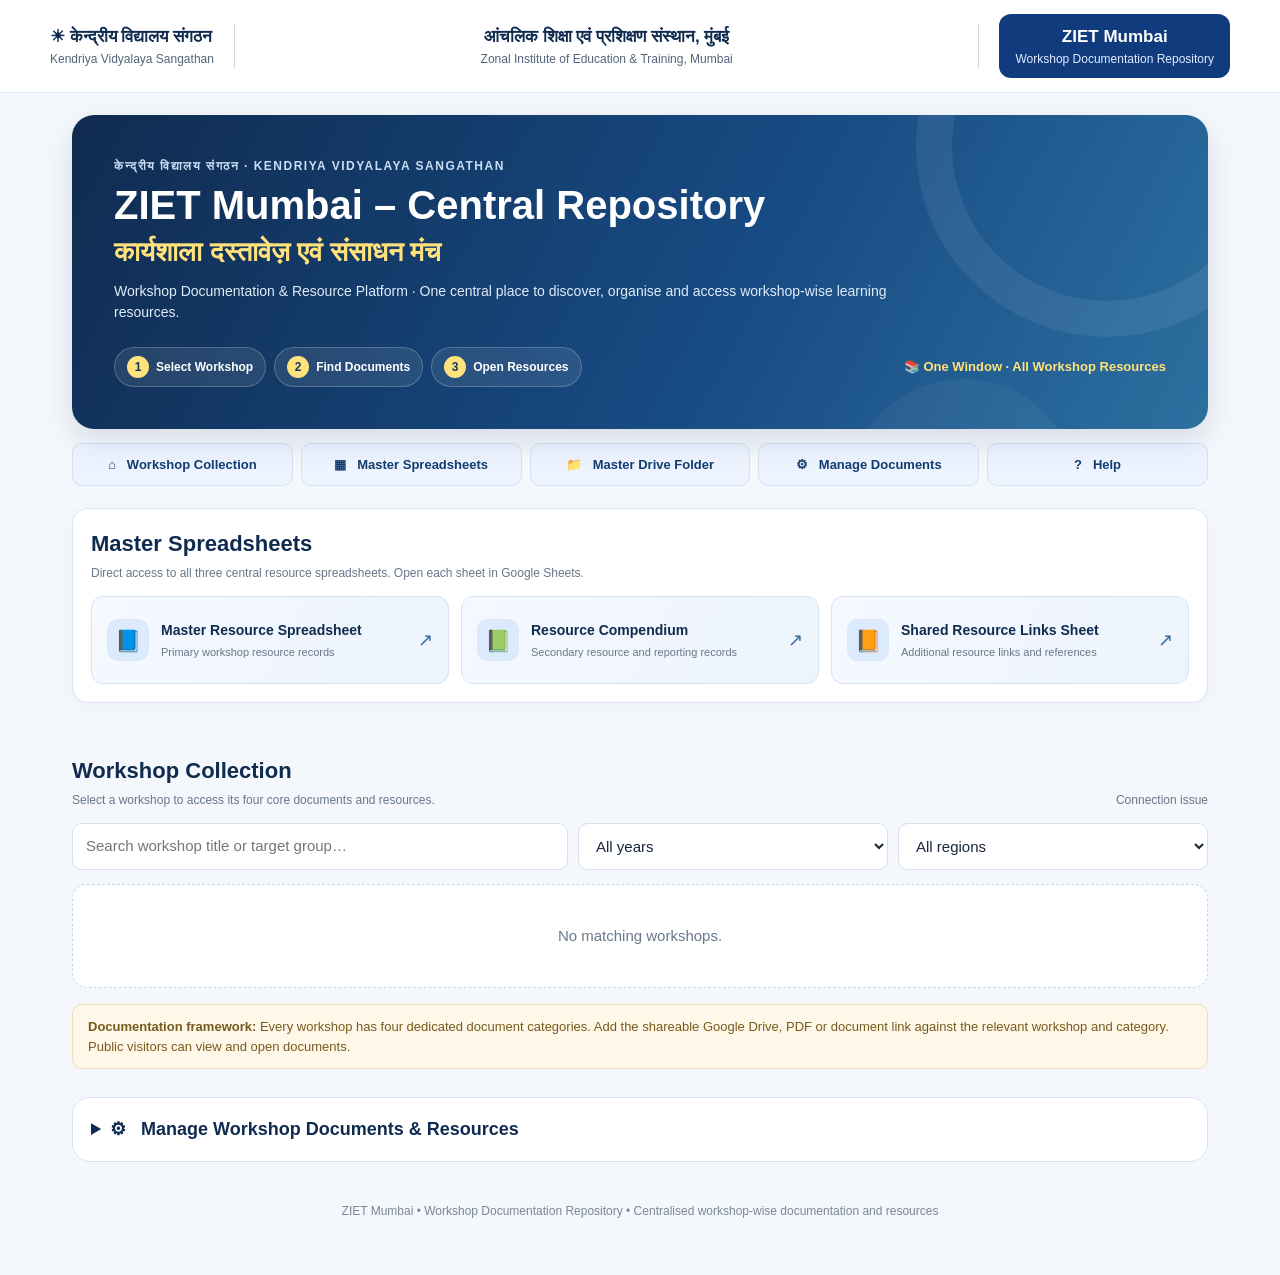
==== index.html @ 53a96a19 "Prevent cross-edition resources from attaching to wrong workshop cards" ====
<!doctype html><html lang="en"><head><meta charset="utf-8"><meta name="viewport" content="width=device-width,initial-scale=1"><meta name="theme-color" content="#102b50"><title>ZIET Mumbai | Workshop Documentation Repository</title><style>
:root{--navy:#102b50;--blue:#1d4e89;--ink:#182638;--muted:#68778a;--paper:#f4f7fb;--line:#e2e8f0}*{box-sizing:border-box}body{margin:0;background:var(--paper);color:var(--ink);font:15px/1.5 Inter,Segoe UI,Arial,sans-serif}button,input,select,textarea{font:inherit}.brandbar{display:flex;align-items:center;justify-content:space-between;gap:20px;padding:14px max(22px,calc((100% - 1180px)/2));background:#fff;border-bottom:1px solid #dce5f0;color:var(--navy)}.brandbar b{display:block;font-size:17px}.brandbar small{display:block;font-size:12px;color:#52647a}.brand-ziet{flex:1;text-align:center;border-left:1px solid #cbd6e4;border-right:1px solid #cbd6e4;padding:0 20px}.brand-app{background:#103b7c;color:#fff;border-radius:12px;padding:10px 16px;text-align:center}.brand-app small{color:#e2ecff}.hero{background:linear-gradient(125deg,#0d2342,#1c4c7b 70%,#24618d);color:#fff;padding:34px max(22px,calc((100% - 1180px)/2)) 30px}
.welcome-banner{max-width:1180px;margin:22px auto 0;padding:0 22px}
.welcome-panel{position:relative;overflow:hidden;border-radius:22px;background:linear-gradient(118deg,#102b50 0%,#174b83 58%,#2d70a0 100%);color:#fff;padding:clamp(22px,4vw,42px);box-shadow:0 12px 30px #102b5020}
.welcome-panel:before,.welcome-panel:after{content:"";position:absolute;border-radius:50%;pointer-events:none}
.welcome-panel:before{width:310px;height:310px;right:-90px;top:-160px;border:36px solid #ffffff12}
.welcome-panel:after{width:230px;height:230px;right:130px;bottom:-180px;background:#ffffff0b}
.welcome-kicker{font-size:12px;letter-spacing:1.5px;text-transform:uppercase;color:#c9def5;font-weight:800}
.welcome-panel h1{position:relative;margin:8px 0 5px;font-size:clamp(25px,4vw,40px);line-height:1.12;max-width:850px}
.welcome-hi{position:relative;color:#ffe27b;font-size:clamp(19px,2.6vw,27px);font-weight:800;margin:0 0 8px}
.welcome-sub{position:relative;color:#e0ecf8;margin:0;max-width:780px;font-size:14px}
.welcome-bottom{position:relative;display:flex;align-items:center;justify-content:space-between;gap:18px;margin-top:24px;flex-wrap:wrap}
.welcome-steps{display:flex;gap:8px;flex-wrap:wrap}
.welcome-step{display:flex;align-items:center;gap:7px;background:#ffffff17;border:1px solid #ffffff35;border-radius:999px;padding:8px 12px;font-size:12px;font-weight:750}
.welcome-step span{display:inline-grid;place-items:center;width:22px;height:22px;border-radius:50%;background:#ffe27b;color:#15375d;font-size:12px}
.welcome-tag{font-size:13px;font-weight:800;color:#ffe27b;white-space:nowrap}
@media(max-width:600px){.welcome-banner{padding:0 12px;margin-top:14px}.welcome-panel{border-radius:16px;padding:22px 18px}.welcome-bottom{margin-top:18px}.welcome-step{font-size:11px;padding:7px 9px}.welcome-tag{white-space:normal}}
.topline{font-size:12px;letter-spacing:2px;color:#d7e5f5;font-weight:700}.hero h1{font-size:clamp(27px,4vw,43px);margin:10px 0 7px}.hero p{margin:0;color:#dce8f5}.wrap{max-width:1180px;margin:auto;padding:25px 22px 55px}.nav{display:flex;gap:8px;margin:14px auto 0;max-width:1180px;padding:0 22px}.nav a{flex:1;text-align:center;text-decoration:none;background:#edf4ff;border:1px solid #d2e1f4;border-radius:10px;padding:11px;color:#123d70;font-weight:800;font-size:13px}.spreadsheet-hub{max-width:1180px;margin:22px auto 0;padding:0 22px}.spreadsheet-panel{background:#fff;border:1px solid #dce5f0;border-radius:16px;padding:18px;box-shadow:0 5px 18px #102b5008}.spreadsheet-grid{display:grid;grid-template-columns:repeat(3,minmax(0,1fr));gap:12px;margin-top:14px}.spreadsheet-card{display:flex;align-items:center;gap:12px;padding:15px;border:1px solid #d7e3f1;border-radius:12px;text-decoration:none;background:linear-gradient(115deg,#f5f9ff,#edf4fc);color:#123d70;min-height:88px}.spreadsheet-card:hover{border-color:#9db9d9;box-shadow:0 7px 18px #102b5014}.spreadsheet-icon{display:grid;place-items:center;flex:0 0 42px;height:42px;border-radius:11px;background:#dceafe;font-size:21px}.spreadsheet-copy{min-width:0;flex:1}.spreadsheet-copy strong{display:block;font-size:14px;color:#102b50}.spreadsheet-copy small{display:block;color:#68778a;font-size:11px;margin-top:3px}.spreadsheet-arrow{font-size:18px;color:#35699f}@media(max-width:700px){.spreadsheet-hub{padding:0 12px}.spreadsheet-grid{grid-template-columns:1fr}}.head{display:flex;justify-content:space-between;align-items:end;gap:15px;margin:26px 0 14px}.head h2{margin:0;color:var(--navy);font-size:22px}.head p,.small{margin:4px 0 0;color:var(--muted);font-size:12px}.filters{display:grid;grid-template-columns:1.6fr 1fr 1fr;gap:10px;margin:14px 0}.field{width:100%;padding:11px 13px;border:1px solid #d8e0ea;border-radius:10px;background:#fff;color:var(--ink)}.grid{display:grid;grid-template-columns:repeat(3,minmax(0,1fr));gap:18px}.card{background:#fff;border:1px solid var(--line);border-radius:15px;overflow:hidden;box-shadow:0 5px 18px #102b5008}.cover{height:100px;background:linear-gradient(125deg,#dce7f3,#a9bfd8);padding:16px 20px;display:flex;align-items:center;justify-content:space-between;color:var(--navy)}.symbol{font-size:35px}.count{background:#102b50d9;color:#fff;padding:6px 10px;border-radius:20px;font-size:11px}.body{padding:16px}.region{font-size:11px;text-transform:uppercase;letter-spacing:1px;color:#56799d;font-weight:800}.card h3{margin:7px 0 9px;font-size:17px;line-height:1.35;color:var(--navy)}.meta{color:var(--muted);font-size:12px}.doc-mini{display:grid;grid-template-columns:repeat(4,1fr);gap:6px;margin-top:14px}.doc-mini span{background:#f1f5fa;border:1px solid #e0e8f1;border-radius:8px;padding:7px 2px;text-align:center;font-size:10px;color:#49627e}.doc-mini .ready{background:#eaf7ef;border-color:#c7e8d1;color:#167344}.foot{display:flex;justify-content:space-between;align-items:center;margin-top:14px}.link{border:0;background:transparent;color:#1d5791;font-weight:800;padding:5px 0}.share{border:1px solid #d9e3ef;background:#f4f7fb;color:#294c73;border-radius:8px;padding:6px 9px;font-size:12px;font-weight:700}.empty{grid-column:1/-1;text-align:center;padding:40px;border:1px dashed #c9d5e3;border-radius:15px;background:#fff;color:var(--muted)}.notice{margin:16px 0;padding:12px 15px;border-radius:10px;background:#fff8e8;color:#775a1e;border:1px solid #f0dfb7;font-size:13px}.admin{margin-top:28px;background:#fff;border:1px solid #d7e2f0;border-radius:18px;padding:18px}.admin summary{font-weight:900;color:var(--navy);cursor:pointer;font-size:18px}.form{display:grid;grid-template-columns:1fr 1fr;gap:12px;margin-top:18px}.form label{display:block;font-size:12px;font-weight:800;color:#475467;margin-bottom:5px}.wide{grid-column:1/-1}.btn{border:0;border-radius:10px;padding:11px 16px;font-weight:700;background:var(--navy);color:white}.btn.light{background:#edf2f8;color:var(--navy)}.actions{display:flex;gap:9px;flex-wrap:wrap;margin-top:14px}.status{font-size:12px;color:var(--muted);margin-top:10px}.modal{position:fixed;inset:0;background:#071629d9;z-index:10;display:none;align-items:center;justify-content:center;padding:20px}.modal.open{display:flex}.modalbox{width:min(1000px,100%);max-height:92vh;overflow:auto;background:white;border-radius:17px}.modalhead{position:sticky;top:0;background:white;padding:17px 20px;border-bottom:1px solid var(--line);display:flex;justify-content:space-between;align-items:center}.modalhead h2{margin:0;font-size:19px;color:var(--navy)}.close{border:0;background:#edf2f8;border-radius:50%;width:36px;height:36px;font-size:20px}.docs{padding:20px;display:grid;grid-template-columns:repeat(2,minmax(0,1fr));gap:14px}.doc{border:1px solid var(--line);border-radius:13px;padding:17px}.doc h3{margin:0 0 6px;color:var(--navy);font-size:16px}.doc p{margin:0 0 12px;color:var(--muted);font-size:12px}.doc a,.resource a{color:#1d5791;font-weight:800;text-decoration:none}.missing{font-size:12px;color:#8793a2;font-style:italic}.resource{padding:12px 20px;border-top:1px solid var(--line)}.resource strong{display:block;color:var(--navy)}.footer{text-align:center;color:#7a8796;font-size:12px;margin-top:40px}
@media(max-width:850px){.grid{grid-template-columns:repeat(2,1fr)}.brandbar{flex-wrap:wrap}.brand-ziet{order:3;flex-basis:100%;border:0;border-top:1px solid #e0e6ee;padding-top:10px}}@media(max-width:560px){.brand-app{padding:8px}.brandbar b{font-size:13px}.nav{padding:0 12px;flex-wrap:wrap}.nav a{flex-basis:40%}.hero{padding:26px 20px}.wrap{padding:18px 14px 45px}.grid,.docs,.form{grid-template-columns:1fr}.wide{grid-column:auto}.filters{grid-template-columns:1fr}}
.resource-manager{margin-top:22px;border:1px solid #dce5f0;border-radius:14px;background:#fff;overflow:hidden}.manager-head,.manager-foot{display:flex;align-items:center;justify-content:space-between;gap:12px;flex-wrap:wrap;padding:14px 16px}.manager-head{background:#f4f8fd;border-bottom:1px solid #e1e8f0}.manager-head h3{margin:0;color:#102b50;font-size:18px}.manager-head p{margin:4px 0 0}.manager-foot{border-top:1px solid #e1e8f0}.resource-table{width:100%;border-collapse:collapse;min-width:900px}.resource-table th{background:#10366c;color:#fff;text-align:left;padding:11px 10px;font-size:12px}.resource-table td{padding:10px;border-top:1px solid #e5ebf2;font-size:12px;vertical-align:middle}.resource-table tbody tr:nth-child(even){background:#f7faff}.resource-actions{display:flex;gap:6px;flex-wrap:wrap}.resource-actions button{border:0;border-radius:7px;padding:7px 9px;font-size:11px;font-weight:800;cursor:pointer}.resource-edit{background:#0874d8;color:#fff}.resource-open{background:#eaf2ff;color:#153e71}.resource-delete{background:#d91f45;color:#fff}.resource-empty{text-align:center;color:#718096;padding:25px!important}@media(max-width:600px){.manager-head,.manager-foot{align-items:flex-start}.manager-head .btn{width:100%}}.doc-link-item{padding:10px 0;border-top:1px solid #e5ebf2}.doc-link-item:first-of-type{border-top:0}.doc-link-item p{margin:4px 0 7px}.card-extra{margin-top:13px;padding:10px;background:#f7faff;border:1px solid #dce8f5;border-radius:10px}.card-extra-title{font-size:11px;font-weight:850;color:#234d78;margin-bottom:6px}.card-extra-link{display:block;padding:5px 0;color:#1d5791;text-decoration:none;font-size:12px;font-weight:700;border-top:1px solid #e5edf6;overflow-wrap:anywhere}.card-extra-link:hover{text-decoration:underline}</style></head><body>
<div class="brandbar"><div><b>☀ केन्द्रीय विद्यालय संगठन</b><small>Kendriya Vidyalaya Sangathan</small></div><div class="brand-ziet"><b>आंचलिक शिक्षा एवं प्रशिक्षण संस्थान, मुंबई</b><small>Zonal Institute of Education &amp; Training, Mumbai</small></div><div class="brand-app"><b>ZIET Mumbai</b><small>Workshop Documentation Repository</small></div></div>
<header class="welcome-banner"><div class="welcome-panel"><div class="welcome-kicker">केन्द्रीय विद्यालय संगठन · Kendriya Vidyalaya Sangathan</div><h1>ZIET Mumbai – Central Repository</h1><p class="welcome-hi">कार्यशाला दस्तावेज़ एवं संसाधन मंच</p><p class="welcome-sub">Workshop Documentation &amp; Resource Platform · One central place to discover, organise and access workshop-wise learning resources.</p><div class="welcome-bottom"><div class="welcome-steps"><div class="welcome-step"><span>1</span> Select Workshop</div><div class="welcome-step"><span>2</span> Find Documents</div><div class="welcome-step"><span>3</span> Open Resources</div></div><div class="welcome-tag">📚 One Window · All Workshop Resources</div></div></div></header>
<nav class="nav"><a href="#collection">⌂ &nbsp; Workshop Collection</a><a href="#spreadsheets">▦ &nbsp; Master Spreadsheets</a><a href="https://drive.google.com/drive/folders/1CGfSy9xnBmJYf6L4M0V2yYXAvuSo0Lqi?usp=sharing" target="_blank" rel="noopener">📁 &nbsp; Master Drive Folder</a><a href="#admin">⚙ &nbsp; Manage Documents</a><a href="#help">? &nbsp; Help</a></nav>

<section class="spreadsheet-hub" id="spreadsheets" aria-label="Master spreadsheets"><div class="spreadsheet-panel"><div class="head" style="margin:0"><div><h2>Master Spreadsheets</h2><p>Direct access to all three central resource spreadsheets. Open each sheet in Google Sheets.</p></div></div><div class="spreadsheet-grid"><a class="spreadsheet-card" href="https://docs.google.com/spreadsheets/d/1zo-CnHZR5Pp88nCtwfuw5VSRfNi-vZcCJ2vlB6BE6hY/edit" target="_blank" rel="noopener"><span class="spreadsheet-icon">📘</span><span class="spreadsheet-copy"><strong>Master Resource Spreadsheet</strong><small>Primary workshop resource records</small></span><span class="spreadsheet-arrow">↗</span></a><a class="spreadsheet-card" href="https://docs.google.com/spreadsheets/d/1Aadm4x_qHczMzV6uF9F6NLYRbTy_pll1Ls2ncaguXzM/edit" target="_blank" rel="noopener"><span class="spreadsheet-icon">📗</span><span class="spreadsheet-copy"><strong>Resource Compendium</strong><small>Secondary resource and reporting records</small></span><span class="spreadsheet-arrow">↗</span></a><a class="spreadsheet-card" href="https://docs.google.com/spreadsheets/d/13-PPbECN5gxTYnyCcdrorlKY7Xe880HC/edit" target="_blank" rel="noopener"><span class="spreadsheet-icon">📙</span><span class="spreadsheet-copy"><strong>Shared Resource Links Sheet</strong><small>Additional resource links and references</small></span><span class="spreadsheet-arrow">↗</span></a></div></div></section><main class="wrap"><section id="collection"><div class="head"><div><h2>Workshop Collection</h2><p>Select a workshop to access its four core documents and resources.</p></div><span class="small" id="status">Connecting…</span></div>
<div class="filters"><input id="search" class="field" placeholder="Search workshop title or target group…"><select id="year" class="field"><option value="">All years</option><option>2026</option><option>2027</option></select><select id="region" class="field"><option value="">All regions</option><option>Ahmedabad</option><option>Jaipur</option><option>Mumbai</option><option>Patna</option><option>Raipur</option><option>All KVS Regions</option></select></div><div id="gallery" class="grid"><div class="empty">Loading workshop collection…</div></div></section>
<div class="notice"><b>Documentation framework:</b> Every workshop has four dedicated document categories. Add the shareable Google Drive, PDF or document link against the relevant workshop and category. Public visitors can view and open documents.</div>
<details class="admin" id="admin"><summary>⚙ &nbsp; Manage Workshop Documents &amp; Resources</summary><h2 style="color:#102b50">Add / Update Workshop Document</h2><p class="small">Select your Coordinator name, choose the workshop and add hyperlinks to its Course Module, Course Design, Concept Map, Course Report or additional resources.</p>
<form id="form" class="form"><div class="wide"><label for="workshop">Select Workshop *</label><select id="workshop" class="field" required><option value="">Choose a workshop</option></select></div><div><label for="targetGroup">Target Groups *</label><input id="targetGroup" class="field" required placeholder="e.g. PRT, TGT, PGT, Principals"></div><div><label>Workshop From *</label><input id="workshopFrom" class="field" type="date" required></div><div><label>Workshop To *</label><input id="workshopTo" class="field" type="date" required></div><div><label for="coordinator">Coordinator *</label><select id="coordinator" class="field" required><option value="">Select your name</option><option>Mrs. Seema Mishra - TA Economics</option><option>Mrs. Deepa Dilwari - TA English</option><option>Mr. Gajendra Kapde - TA Chemistry</option><option>Mr. Nilesh Thangan - TA Physics</option><option>Dr. Rajesh Kumar Sharma - TA Library</option><option>Anand Kr. Srivastava - TA (F&amp;P)</option></select></div><div><label for="type">Document Category *</label><select id="type" class="field"><option>Course Module</option><option>Course Design</option><option>Concept Map</option><option>Course Report</option><option>Additional Repositories</option><option>Additional Resource</option></select></div><div><label for="title">Document Title *</label><input id="title" class="field" required placeholder="Enter document title"></div><div class="wide"><label for="fileUpload">Upload File to Coordinator Google Drive</label><input id="fileUpload" class="field" type="file"><p class="small">Files up to 10 MB are uploaded into the selected Coordinator folder and matching category, including Additional Repositories.</p></div><div class="wide"><label for="url">Or paste an existing shareable Document URL</label><input id="url" class="field" type="url" placeholder="Optional when uploading a file"></div><div class="wide"><label for="description">Description / Notes</label><textarea id="description" class="field" rows="3" placeholder="Brief description (optional)"></textarea></div></form>
<div class="actions"><button class="btn" id="save">Save Document</button><button class="btn light" id="clear" type="button">Clear</button><button class="btn light" id="refresh" type="button">↻ Refresh Records</button></div>
<div class="status" id="apiStatus">Connecting to central database…</div>
<section class="resource-manager">
 <div class="manager-head"><div><h3>Document &amp; Resource Records</h3><p class="small">Review, edit, open or remove saved workshop links.</p></div><button class="btn light" id="refreshManager" type="button">↻ Refresh List</button></div>
 <div class="table-scroll"><table class="resource-table"><thead><tr><th>#</th><th>Workshop</th><th>Coordinator</th><th>Category</th><th>Document / Resource</th><th>Actions</th></tr></thead><tbody id="resourceRows"><tr><td colspan="6">Loading saved records…</td></tr></tbody></table></div>
 <div class="manager-foot"><span class="small" id="managerCount">0 records</span><button class="btn light" id="refreshAfterAdd" type="button">↻ Refresh after Addition</button><button class="btn light" id="refreshAfterDelete" type="button">↻ Refresh after Deletion</button></div>
</section><p id="help" class="small">Select a workshop and Coordinator, then upload a file to the matching Google Drive category folder or paste an existing shareable URL. Each uploaded file or link is stored as an individual record. Use Edit to update one selected record or Delete to remove only that record.</p></details>
<div class="footer">ZIET Mumbai • Workshop Documentation Repository • Centralised workshop-wise documentation and resources</div></main>
<div id="modal" class="modal"><div class="modalbox"><div class="modalhead"><h2 id="modalTitle">Workshop Documents</h2><button class="close" id="close">×</button></div><div id="modalBody"></div></div></div>
<script>
const API="https://script.google.com/macros/s/AKfycbzIctgo8aocYxNHquk9I0V6IywdVLiC0zdyPnIycCvIGcfQshQuBeUk79hjdUUHI-oYsg/exec";
const STATIC_W=[["2026-04-08-TECH-AI","Webinar on Transforming School Education through Technology and Artificial Intelligence","08 April 2026","ZIET Mumbai","Principals and Teachers"],["2026-04-07-CT","Webinar on Computational Thinking","07 April 2026","ZIET Mumbai","Principals and Teachers"],["2026-04-06-LIFELONG","Webinar on Teacher as a Lifelong Learner: Building Skills for the 21st Century","06 April 2026","ZIET Mumbai","Principals and Teachers"],["2026-04-04-IKS","Webinar on Indian Knowledge Systems","04 April 2026","ZIET Mumbai","Principals and Teachers"],["2026-04-20-MT-SST","Orientation Programme for Master Trainers on New Social Science Textbooks with Focus on CBE","20–23 April 2026","ZIET Mumbai","TGT (Social Science)"],["2026-04-20-MT-MATHS","Orientation Programme for Master Trainers on New Maths Textbooks with Focus on CBE","20–23 April 2026","ZIET Mumbai","TGT (Mathematics)"],["2026-04-27-MT-ENG","Orientation Programme for Master Trainers on New English Textbooks with Focus on CBE","27–30 April 2026","ZIET Mumbai","TGT (English)"],["2026-04-27-MT-SCI","Orientation Programme for Master Trainers on New Science Textbooks with Focus on CBE","27–30 April 2026","ZIET Mumbai","TGT (Science)"],["2026-05-05-MT-SANSKRIT","Orientation Programme for Master Trainers on New Sanskrit Textbooks with Focus on CBE","05–08 May 2026","ZIET Mumbai","TGT (Sanskrit)"],["2026-05-05-HM","Directive Leadership for Foundational and Initial Excellence","05–09 May 2026","ZIET Mumbai","Headmasters"],["2026-05-12-SSM","5-Day Workshop for Revision of Student Support Material (SSM)","12–16 May 2026","ZIET Mumbai","HM"],["2026-05-12-ECONTENT","3-Day Workshop for E-Content Vetting","12–14 May 2026","ZIET Mumbai","HM"],["2026-05-18-VP","Developing Leadership Competencies for Academic Excellence","18–22 May 2026","ZIET Mumbai","Vice Principal"],["2026-06-01-PRINCIPAL","Strategic School Leadership: Academic Rigor, Administrative Efficiency & Financial Prudence","01–05 June 2026","ZIET Mumbai","Principal"],["2026-06-15-ECO","Learning Economics through Experience and Real-World Applications","15–18 June 2026","ZIET Mumbai","PGT (Economics)"],["2026-06-15-PHY","Experiential and Inquiry-Based Learning in Physics Classrooms","15–18 June 2026","ZIET Mumbai","PGT (Physics)"],["2026-06-22-CHEM","From Content to Competencies: Innovative Chemistry Pedagogies","22–25 June 2026","ZIET Mumbai","PGT (Chemistry)"],["2026-06-22-MATHS","Innovative Interventions in Mathematics Classrooms: A Competency-Driven Approach","22–25 June 2026","ZIET Mumbai","PGT (Mathematics)"],["2026-06-29-HISTORY","Transforming History Classrooms through Inquiry-Based and Experiential Learning","29 June–02 July 2026","ZIET Mumbai","PGT (History)"],["2026-07-06-MT-HINDI","Orientation Programme for Master Trainers on New Hindi Textbooks with Focus on CBE","06–09 July 2026","ZIET Mumbai","TGT (Hindi)"],["2026-07-06-GEO","Innovative Pedagogies in Teaching Geography","06–09 July 2026","ZIET Mumbai","PGT (Geography)"],["2026-07-13-ENG","Fostering Critical & Creative Thinking in English Classrooms","13–16 July 2026","ZIET Mumbai","PGT (English)"],["2026-07-16-BV1","Nurturing Foundations: Play-Based & Experiential Learning in Balvatika — Batch I","16–18 July 2026","ZIET Mumbai","Balvatika Teachers"],["2026-07-20-HINDI","Competency-Based Hindi Teaching","20–23 July 2026","ZIET Mumbai","PGT (Hindi)"],["2026-07-23-BV2","Nurturing Foundations: Play-Based & Experiential Learning in Balvatika — Batch II","23–25 July 2026","ZIET Mumbai","Balvatika Teachers"],["2026-07-27-CS-AI","Smart Code for Every Learner: Teaching Computer Science with AI & Orange Data Mining","27–30 July 2026","ZIET Mumbai","PGT (Computer Science)"],["2026-08-03-TGT-ENG","Experiential & Activity-Based Teaching of English for Joyful Learning","03–06 August 2026","ZIET Mumbai","TGT (English)"],["2026-08-10-TGT-HINDI","अनुभवात्मक एवं संवादात्मक हिन्दी कक्षा: सक्रिय अधिगम की ओर","10–13 August 2026","ZIET Mumbai","TGT (Hindi)"],["2026-08-17-TGT-MATHS","From Concept to Clarity: Creating Meaningful Mathematics Teaching Experiences","17–20 August 2026","ZIET Mumbai","TGT (Mathematics)"],["2026-08-17-FLN","Building Blocks of Learning: Foundational Literacy & Numeracy in Action","17–20 August 2026","ZIET Mumbai","PRT"],["2026-08-27-SCHOOL-SAFETY","School Safety in Disaster","27–29 August 2026","Mumbai Region","TGT (Social Science)"],["2026-08-31-BIO","Transforming Biology Teaching from Content Delivery to Competency Development and Assessment","31 August–03 September 2026","ZIET Mumbai","PGT (Biology)"],["2026-08-31-SOUNDS","Sounds to Sense: Strengthening Language Acquisition through Phonics and Meaning-Making","31 August–03 September 2026","ZIET Mumbai","Primary Teachers"],["2026-09-07-VP","Developing Leadership Competencies for Academic Excellence","07–11 September 2026","ZIET Mumbai","Vice Principals"],["2026-09-15-SANSKRIT","संस्कृत एवं भारतीय ज्ञान परंपरा: समकालीन शिक्षा में एकीकरण","15–18 September 2026","ZIET Mumbai","TGT (Sanskrit)"],["2026-09-15-SST","Experiential & Inquiry-Based Approaches in Teaching of Social Science","15–18 September 2026","ZIET Mumbai","TGT (Social Science)"],["2026-09-21-APU","Educational Leadership — workshop by Azim Premji University","21–24 September 2026","ZIET Mumbai","Vice Principals"],["2026-09-27-ART","Where Art Meets Experience: Transforming Classroom Pedagogy","27 September–01 October 2026","ZIET Mumbai","TGT (Art Education)"],["2026-09-27-MUSIC","Rhythm, Raga and Reflection: Reimagining Music Education with Bansuri","27 September–01 October 2026","ZIET Mumbai","PRT (Music)"],["2026-10-06-PMSHRI","Face-to-Face Training Programme for Master Trainers of PM SHRI Schools of Assam State Government","06–10 October 2026","ZIET Mumbai","PM SHRI School Principals / Master Trainers"],["2026-10-12-ART","Where Art Meets Experience: Transforming Classroom Pedagogy","12–16 October 2026","Mumbai & Jaipur Regions","TGT (Art Education)"],["2026-10-12-MUSIC-PATNA","Rhythm, Raga and Reflection: Reimagining Music Education with Bansuri","12–16 October 2026","Patna Region","PRT (Music)"],["2026-10-26-CIVIC","Civic Behaviour and Cleanliness Initiatives","26 October 2026","All KVS Feeder Regions","Principals"],["2026-10-26-LIB","Transforming Library through Automation and Digital Tools","26–30 October 2026","Ahmedabad & Raipur Regions","Librarians"],["2026-10-26-PE","Physical Education as a Foundation for Holistic Development","26–30 October 2026","All KVS Feeder Regions","TGT (P&HE)"],["2026-11-02-MUSIC-AHM","Rhythm, Raga and Reflection: Reimagining Music Education with Bansuri","02–06 November 2026","Ahmedabad Region","PRT (Music)"],["2026-11-10-LIB-JPR","Transforming Library through Automation and Digital Tools","10–14 November 2026","Jaipur Region","Librarians"],["2026-11-10-PE-MUM","Physical Education as a Foundation for Holistic Development","10–14 November 2026","Mumbai Region","TGT (P&HE)"],["2026-11-16-ART-JPR","Where Art Meets Experience: Transforming Classroom Pedagogy","16–20 November 2026","Jaipur Region","TGT (Art Education)"],["2026-11-16-SCI","Competency and Critical Thinking Skills","16–20 November 2026","All KVS Regions","TGT (Science)"],["2026-11-23-MUSIC-MUM","Music Teachers Workshop — KVS Mumbai Region","23–27 November 2026","Mumbai Region","Music Teachers"],["2026-12-ASO","Compliance to Accountability: Service Rules, Administration and Financial Governance","Proposed: December 2026","ZIET Mumbai","ASO"],["2027-01-SSA","Office Automation, Administrative Matters & Financial Procedures","Proposed: January 2027","ZIET Mumbai","SSA"],["2027-02-JSA","E-Office Management, Record Keeping, Documentation & Compliance Practices","Proposed: February 2027","ZIET Mumbai","JSA"],["2027-03-MTS","Basic Laboratory Skills, Safety Practices and Equipment Handling for Multi-Tasking Staff","Proposed: March 2027","ZIET Mumbai","Sub-Staff / MTS"]].map(x=>({id:'ZIET-'+x[0],name:x[1],date:x[2],region:x[3],target:x[4]}));
let W=[];
const DOCS=["Course Module","Course Design","Concept Map","Course Report"],$=id=>document.getElementById(id);let records=[],editingResourceId=null;
const esc=s=>String(s??"").replace(/[&<>"']/g,c=>({"&":"&amp;","<":"&lt;",">":"&gt;",'"':"&quot;","'":"&#39;"}[c]));
const typeOf=r=>r.resourceType||r.documentType||"Additional Resource";
const normKey=v=>String(v||"").toLowerCase().replace(/[^a-z0-9]+/g," ").trim();
function resourceGroupKey(r){
 if(String(r.sourceApp||"")==="course-materials-sheet"){
  return "course|"+[r.workshopName,r.date,r.targetGroup].map(normKey).join("|");
 }
 return "id|"+String(r.workshopId||([r.workshopName,r.date,r.targetGroup].map(normKey).join("|")));
}
function stableId(key){
 let h=2166136261;
 for(let i=0;i<key.length;i++){h^=key.charCodeAt(i);h=Math.imul(h,16777619);}
 return "AUTO-"+(h>>>0).toString(36);
}
function buildWorkshops(){
 const groups=new Map();
 records.filter(r=>r.status!=="deleted"&&r.status!=="inactive"&&r.status!=="archived"&&r.workshopName&&r.url).forEach(r=>{
  const key=resourceGroupKey(r);
  if(!groups.has(key)) groups.set(key,{key,id:stableId(key),name:r.workshopName,date:r.date||((r.workshopFrom&&r.workshopTo)?r.workshopFrom+" to "+r.workshopTo:"Dates not specified"),region:r.region||r.targetGroup||"ZIET Mumbai",target:r.targetGroup||"Not specified",sourceWorkshopId:r.workshopId||"",items:[]});
  const w=groups.get(key);w.items.push(r);
  if(!w.sourceWorkshopId&&r.workshopId)w.sourceWorkshopId=r.workshopId;
 });
 const curated=STATIC_W.map(x=>({id:x.id,name:x.name,date:x.date,region:x.region,target:x.target,sourceWorkshopId:x.id,key:"static|"+x.id,items:[],curated:true}));
 const norm=v=>String(v||"").toLowerCase().replace(/[^a-z0-9]+/g," ").trim().replace(/\s+/g," ");
 const startDate=v=>{
  const t=String(v||"").toLowerCase().replace(/,/g," ").replace(/\s+/g," ").trim();
  const months={jan:"01",january:"01",feb:"02",february:"02",mar:"03",march:"03",apr:"04",april:"04",may:"05",jun:"06",june:"06",jul:"07",july:"07",aug:"08",august:"08",sep:"09",sept:"09",september:"09",oct:"10",october:"10",nov:"11",november:"11",dec:"12",december:"12"};
  let m=t.match(/(\d{4})-(\d{1,2})-(\d{1,2})/);
  if(m)return m[1]+"-"+m[2].padStart(2,"0")+"-"+m[3].padStart(2,"0");
  m=t.match(/(\d{1,2})[.\/\-](\d{1,2})[.\/\-](\d{4})/);
  if(m)return m[3]+"-"+m[2].padStart(2,"0")+"-"+m[1].padStart(2,"0");
  // Cross-month ranges, e.g. 27 September–01 October 2026.
  m=t.match(/(\d{1,2})\s+([a-z]+)\s*(?:[-–]|to)\s*(\d{1,2})\s+([a-z]+)\s+(\d{4})/);
  if(m&&months[m[2]]&&months[m[4]])return m[5]+"-"+months[m[2]]+"-"+m[1].padStart(2,"0");
  // Same-month ranges, e.g. 27-30 April 2026.
  m=t.match(/(\d{1,2})\s*(?:[-–]|to)\s*(\d{1,2})\s+([a-z]+)\s+(\d{4})/);
  if(m&&months[m[3]])return m[4]+"-"+months[m[3]]+"-"+m[1].padStart(2,"0");
  m=t.match(/(\d{1,2})\s+([a-z]+)\s+(\d{4})/);
  if(m&&months[m[2]])return m[3]+"-"+months[m[2]]+"-"+m[1].padStart(2,"0");
  return "";
 };
 const role=v=>{
  const s=norm(v);
  if(/music|mus/.test(s))return "music";
  if(/librar/.test(s))return "librarian";
  if(/art education|tgt ae/.test(s))return "art";
  if(/principal|headmaster|hm/.test(s))return "leadership";
  if(/primary|\bprt\b/.test(s))return "primary";
  if(/\btgt\b/.test(s))return "tgt";
  if(/\bpgt\b/.test(s))return "pgt";
  return "";
 };
 const editionMatch=(cur,live)=>{
  // Dates are a hard boundary: an ID collision or stale ID must never attach
  // resources from a different edition of the same workshop.
  const cd=startDate(cur.date),ld=startDate(live.date);
  if(cd&&ld&&cd!==ld)return false;
  const cr=role(cur.target),lr=role(live.target);
  if(cr&&lr&&cr!==lr)return false;
  const liveText=norm((live.region||"")+" "+(live.target||""));
  const curRegion=norm(cur.region);
  const namedRegions=["ahmedabad","jaipur","patna","raipur"];
  const regionOf=text=>{
   const n=norm(text);
   if(/kvs mumbai region|mumbai region/.test(n))return "mumbai";
   return namedRegions.find(x=>n.includes(x))||"";
  };
  const liveRegion=regionOf(liveText);
  // "ZIET Mumbai" is the venue; it must not be mistaken for KVS Mumbai Region.
  const curatedRegion=regionOf(curRegion);
  if(curatedRegion&&liveRegion&&curatedRegion!==liveRegion)return false;
  if(curatedRegion&&!liveRegion&&live.sourceWorkshopId!==cur.id)return false;
  // Explicit IDs are useful only after date, role and region consistency checks.
  if(live.sourceWorkshopId&&live.sourceWorkshopId===cur.id)return true;
  const cn=norm(cur.name),ln=norm(live.name);
  return cn===ln||cn.startsWith(ln)||ln.startsWith(cn);
 };
 W=curated;
 Array.from(groups.values()).forEach(live=>{
  const match=W.find(cur=>editionMatch(cur,live));
  if(match){match.items.push(...live.items);match.liveKeys=(match.liveKeys||[]).concat(live.key);}
  else W.push({...live,liveKeys:[live.key],curated:false});
 });
 W.sort((a,b)=>String(a.date).localeCompare(String(b.date))||a.name.localeCompare(b.name));
 const select=$("workshop");if(select){select.innerHTML='<option value="">Choose a workshop</option>'+W.map(w=>'<option value="'+esc(w.id)+'">'+esc(w.name)+' — '+esc(w.target)+'</option>').join("");}
}
const byWorkshop=id=>{const w=W.find(x=>x.id===id);return w?(w.items||[]):[];};
function urlFor(id){let u=new URL(location.href);u.searchParams.set("workshop",id);u.hash="";return u.toString()}
function render(){let q=$("search").value.toLowerCase(),y=$("year").value,g=$("region").value;let list=W.filter(w=>(!q||(w.name+" "+w.target+" "+w.region).toLowerCase().includes(q))&&(!y||w.date.includes(y))&&(!g||w.region.toLowerCase().includes(g.toLowerCase())));$("gallery").innerHTML=list.length?list.map(w=>{let rs=byWorkshop(w.id),done=DOCS.filter(d=>rs.some(r=>typeOf(r)===d)).length,extra=rs.filter(r=>!DOCS.includes(typeOf(r)));let extraLinks=extra.length?'<div class="card-extra"><div class="card-extra-title">Additional documents & resources ('+extra.length+')</div>'+extra.map(r=>'<a class="card-extra-link" href="'+esc(r.url)+'" target="_blank" rel="noopener" title="'+esc(r.title||"Open resource")+'">'+esc(r.title||typeOf(r))+' ↗</a>').join("")+'</div>':'';return '<article class="card"><div class="cover"><span class="symbol">📘</span><span class="count">'+rs.length+' files</span></div><div class="body"><div class="region">'+esc(w.region)+' · '+esc(w.target)+'</div><h3>'+esc(w.name)+'</h3><div class="meta">▦ '+esc(w.date)+'</div><div class="doc-mini">'+DOCS.map(d=>'<span class="'+(rs.some(r=>typeOf(r)===d)?"ready":"")+'">'+(rs.some(r=>typeOf(r)===d)?"✓ ":"○ ")+esc(d.replace("Course ",""))+'</span>').join("")+'</div>'+extraLinks+'<div class="foot"><span class="small">'+done+'/4 core documents</span><div><button class="link" data-open="'+esc(w.id)+'">View all documents →</button> <button class="share" data-share="'+esc(w.id)+'">Copy link</button></div></div></div></article>'}).join(""):'<div class="empty">No matching workshops.</div>';document.querySelectorAll("[data-open]").forEach(b=>b.onclick=()=>openWorkshop(b.dataset.open,true));document.querySelectorAll("[data-share]").forEach(b=>b.onclick=async()=>{let u=urlFor(b.dataset.share);try{await navigator.clipboard.writeText(u);b.textContent="Copied!"}catch(e){prompt("Copy workshop link:",u)}})}
function openWorkshop(id,push){let w=W.find(x=>x.id===id);if(!w)return;if(push)history.pushState({workshop:id},"",urlFor(id));let rs=byWorkshop(id);$("modalTitle").textContent=w.name;$("modalBody").innerHTML='<div class="docs">'+DOCS.map(d=>{let links=rs.filter(x=>typeOf(x)===d);return '<article class="doc"><h3>'+d+'</h3><p>'+({"Concept Note":"Rationale, objectives, context and expected outcomes.","Course Design":"Structure, session plan, pedagogy and assessment design.","Course Report":"Implementation, participation, outcomes and reflections.","Course Module":"Learning content, activities, resources and facilitator guidance."}[d])+'</p>'+(links.length?links.map(r=>'<div class="doc-link-item"><b>'+esc(r.title)+'</b><p>'+esc(r.description||"") +'</p><a href="'+esc(r.url)+'" target="_blank" rel="noopener">Open document ↗</a></div>').join(""):'<span class="missing">Document link not added yet</span>')+'</article>'}).join("")+'</div>'+(rs.some(r=>!DOCS.includes(typeOf(r)))?'<div class="resource"><h3>Additional Workshop Resources</h3>'+rs.filter(r=>!DOCS.includes(typeOf(r))).map(r=>'<p><strong>'+esc(r.title)+'</strong><br><a href="'+esc(r.url)+'" target="_blank" rel="noopener">Open resource ↗</a></p>').join("")+'</div>':'');$("modal").classList.add("open")}
async function api(action,payload={}){if(action==="list"){let u=new URL(API);u.searchParams.set("action","list");u.searchParams.set("app","central-repository");let r=await fetch(u);if(!r.ok)throw Error("API request failed: "+r.status);return r.json()}let r=await fetch(API,{method:"POST",headers:{"Content-Type":"text/plain;charset=utf-8"},body:JSON.stringify({action,...payload,sourceApp:"central-repository"})});if(!r.ok)throw Error("API request failed: "+r.status);return r.json()}
function renderResourceManager(){
 const body=$("resourceRows"); if(!body)return;
 const list=records.filter(r=>r.status!=="deleted");
 $("managerCount").textContent=list.length+" record(s)";
 if(!list.length){body.innerHTML='<tr><td colspan="6" class="resource-empty">No saved documents or resources found.</td></tr>';return;}
 body.innerHTML=list.map((r,i)=>{const w=W.find(x=>x.key===resourceGroupKey(r));return '<tr><td>'+(i+1)+'</td><td>'+esc(w?.name||r.workshopName||r.workshopId||"—")+'</td><td>'+esc(r.coordinator||"—")+'</td><td>'+esc(typeOf(r))+'</td><td><strong>'+esc(r.title||"Untitled")+'</strong><div class="small">'+esc(r.description||"")+'</div></td><td><div class="resource-actions"><button class="resource-edit" data-edit="'+esc(r.resourceId||"")+'">Edit</button><button class="resource-open" data-open-url="'+esc(r.url||"")+'">Open</button><button class="resource-delete" data-delete="'+esc(r.resourceId||"")+'">Delete</button></div></td></tr>'}).join("");
 body.querySelectorAll("[data-edit]").forEach(b=>b.onclick=()=>{const r=records.find(x=>x.resourceId===b.dataset.edit);if(!r)return;editingResourceId=r.resourceId;$("workshop").value=r.workshopId||"";$("targetGroup").value=r.targetGroup||"";$("workshopFrom").value=r.workshopFrom||"";$("workshopTo").value=r.workshopTo||"";$("coordinator").value=r.coordinator||"";$("type").value=typeOf(r);$("title").value=r.title||"";$("url").value=r.url||"";$("description").value=r.description||"";$("save").textContent="Update Document";$("form").scrollIntoView({behavior:"smooth",block:"center"});$("apiStatus").textContent="Editing selected record. Update Document will modify only this link."});
 body.querySelectorAll("[data-open-url]").forEach(b=>b.onclick=()=>{if(b.dataset.openUrl)window.open(b.dataset.openUrl,"_blank","noopener")});
 body.querySelectorAll("[data-delete]").forEach(b=>b.onclick=async()=>{const id=b.dataset.delete;if(!id)return;if(!confirm("Delete this document/resource record? This cannot be undone."))return;try{const result=await api("delete",{resourceId:id,id});if(result&&result.success===false)throw Error(result.message||"Delete request was rejected");records=records.filter(x=>x.resourceId!==id);render();renderResourceManager();$("apiStatus").textContent="Deletion request completed. Records refreshed.";load()}catch(e){$("apiStatus").textContent="Delete failed: "+e.message+" (The Apps Script backend must support the delete action.)";$("apiStatus").style.color="#b42318"}});
}
async function load(){try{$("status").textContent="Loading records…";let data=await api("list");records=Array.isArray(data)?data:(data.resources||data.records||[]);records=records.filter(r=>r.status!=="deleted"&&r.url);buildWorkshops();$("status").textContent="Live data · "+records.length+" records";$("apiStatus").textContent="Connected · "+records.length+" records loaded";$("apiStatus").style.color="#08795d";render();renderResourceManager();let id=new URLSearchParams(location.search).get("workshop");if(id)openWorkshop(id,false)}catch(e){$("status").textContent="Connection issue";$("apiStatus").textContent="Could not connect: "+e.message;$("apiStatus").style.color="#b42318";render()}}

$("workshop").addEventListener("change",()=>{const w=W.find(x=>x.id===$("workshop").value);if(w&&!$("targetGroup").value.trim())$("targetGroup").value=w.target||""});
function fileToBase64(file){return new Promise((resolve,reject)=>{const reader=new FileReader();reader.onload=()=>resolve(String(reader.result).split(",")[1]||"");reader.onerror=()=>reject(new Error("Could not read the selected file"));reader.readAsDataURL(file)})}
$("save").onclick=async()=>{let w=W.find(x=>x.id===$("workshop").value),targetGroup=$("targetGroup").value.trim(),workshopFrom=$("workshopFrom").value,workshopTo=$("workshopTo").value,coordinator=$("coordinator").value,type=$("type").value,title=$("title").value.trim(),url=$("url").value.trim(),file=$("fileUpload").files[0];if(!w||!targetGroup||!workshopFrom||!workshopTo||workshopTo<workshopFrom||!coordinator||!title||(!url&&!file)){alert("Complete all required fields. Check that Workshop To is not earlier than Workshop From.");return}if(file&&editingResourceId){alert("To avoid leaving duplicate files in Drive, finish editing the existing record without selecting a new file. Upload a new file as a separate record.");return}if(file&&file.size>10*1024*1024){alert("The selected file exceeds the 10 MB upload limit.");return}let existing=editingResourceId?records.find(x=>x.resourceId===editingResourceId):null,r={...(existing||{}),resourceId:existing?.resourceId||("DOC-"+(crypto.randomUUID?crypto.randomUUID():Date.now().toString(36))),workshopId:w.sourceWorkshopId||w.id,workshopName:w.name,targetGroup,workshopFrom,workshopTo,coordinator,title,resourceType:type,url,description:$("description").value.trim(),updatedAt:new Date().toISOString(),status:"active"};try{$("save").disabled=true;$("apiStatus").textContent=file?"Uploading file to Coordinator Google Drive…":"Saving document link…";let result;if(file){let fileBase64=await fileToBase64(file);result=await api("upload",{resource:r,fileName:file.name,mimeType:file.type||"application/octet-stream",fileBase64,sourceApp:"central-repository"});if(result&&result.success===false)throw Error(result.message||"Drive upload failed");r=result.resource||{...r,url:result.driveUrl,driveFileId:result.fileId,driveFolderId:result.folderId,storageMode:"google-drive-upload",fileName:file.name};}else{result=await api("upsert",{resource:r,...r});if(result&&result.success===false)throw Error(result.message||"Save rejected")}let i=records.findIndex(x=>x.resourceId===r.resourceId);if(i<0)records.unshift(r);else records[i]=r;buildWorkshops();$("form").reset();editingResourceId=null;$("save").textContent="Save Document";render();renderResourceManager();$("apiStatus").textContent=file?"Uploaded to Google Drive → "+coordinator+" → "+type:(existing?"Updated existing link under ":"Added new link under ")+type+" for "+w.name;$("apiStatus").style.color="#08795d"}catch(e){$("apiStatus").textContent="Save failed: "+e.message;$("apiStatus").style.color="#b42318"}finally{$("save").disabled=false}};
$("refresh").onclick=load;$("refreshManager").onclick=load;$("refreshAfterAdd").onclick=load;$("refreshAfterDelete").onclick=load;$("clear").onclick=()=>{ $("form").reset();editingResourceId=null;$("save").textContent="Save Document";};$("search").oninput=render;$("year").onchange=render;$("region").onchange=render;$("close").onclick=()=>{$("modal").classList.remove("open");let u=new URL(location.href);u.searchParams.delete("workshop");history.replaceState({},"",u)};$("modal").onclick=e=>{if(e.target===$("modal"))$("close").click()};window.addEventListener("popstate",()=>{let id=new URLSearchParams(location.search).get("workshop");if(id)openWorkshop(id,false);else $("modal").classList.remove("open")});load();
</script></body></html>
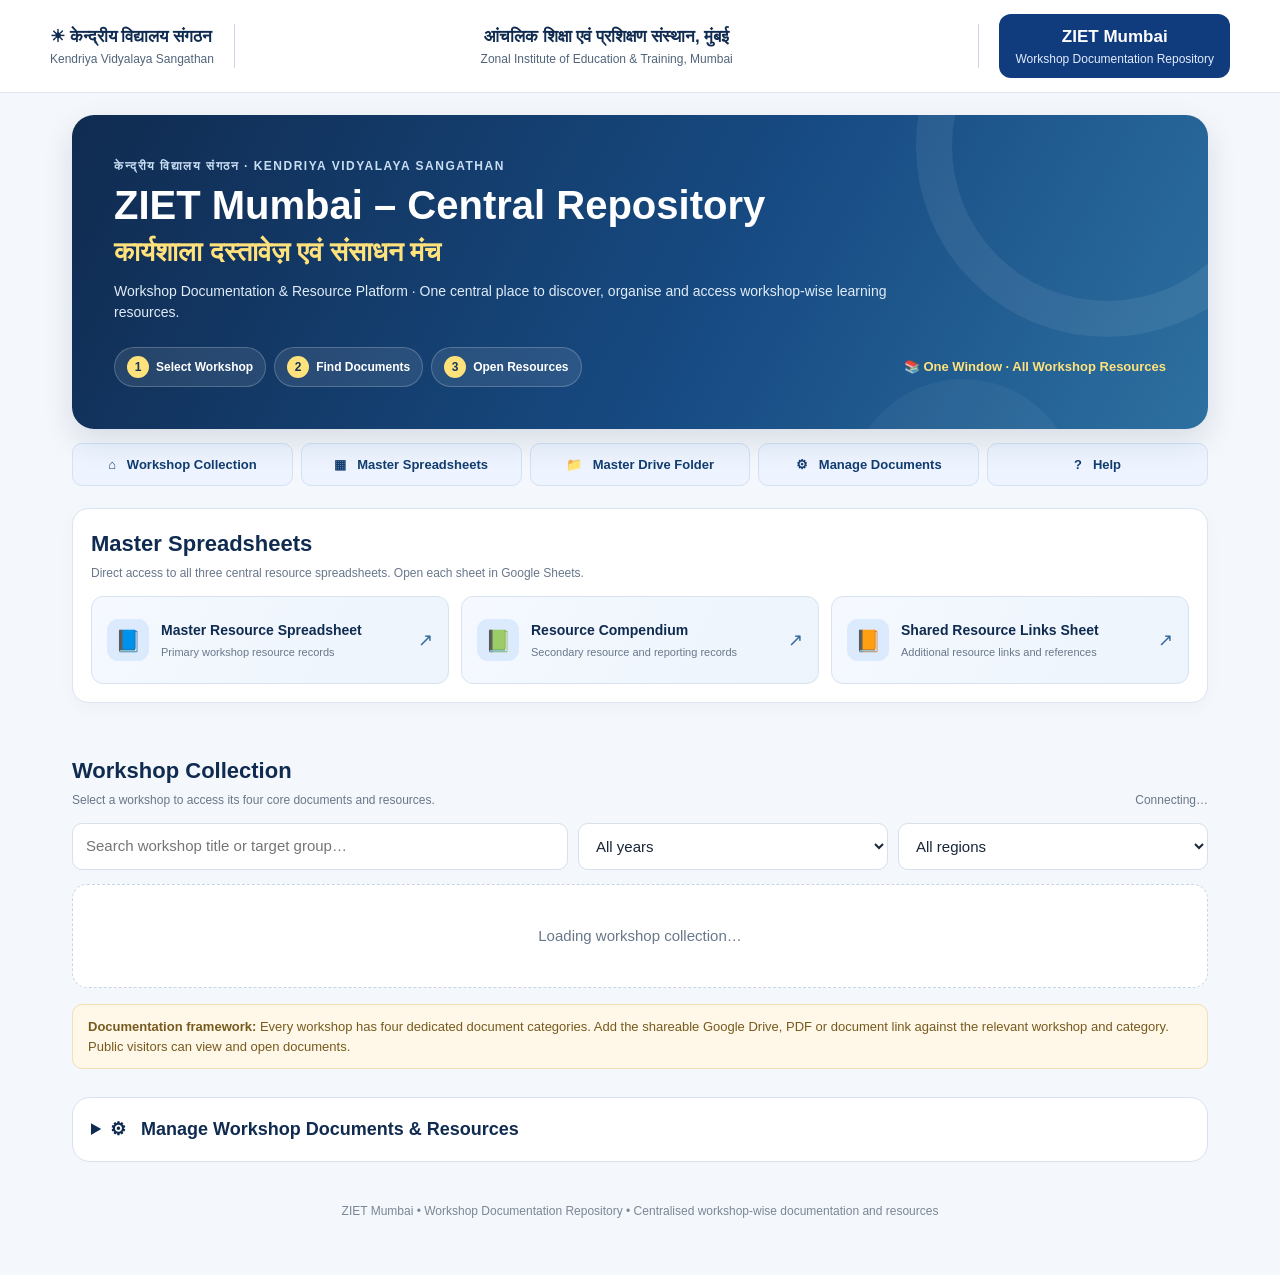
==== commit ad0e0c4e: "Keep curated workshop resources available when API is offline" ====
--- a/index.html
+++ b/index.html
@@ -41,6 +41,12 @@
 const STATIC_W=[["2026-04-08-TECH-AI","Webinar on Transforming School Education through Technology and Artificial Intelligence","08 April 2026","ZIET Mumbai","Principals and Teachers"],["2026-04-07-CT","Webinar on Computational Thinking","07 April 2026","ZIET Mumbai","Principals and Teachers"],["2026-04-06-LIFELONG","Webinar on Teacher as a Lifelong Learner: Building Skills for the 21st Century","06 April 2026","ZIET Mumbai","Principals and Teachers"],["2026-04-04-IKS","Webinar on Indian Knowledge Systems","04 April 2026","ZIET Mumbai","Principals and Teachers"],["2026-04-20-MT-SST","Orientation Programme for Master Trainers on New Social Science Textbooks with Focus on CBE","20–23 April 2026","ZIET Mumbai","TGT (Social Science)"],["2026-04-20-MT-MATHS","Orientation Programme for Master Trainers on New Maths Textbooks with Focus on CBE","20–23 April 2026","ZIET Mumbai","TGT (Mathematics)"],["2026-04-27-MT-ENG","Orientation Programme for Master Trainers on New English Textbooks with Focus on CBE","27–30 April 2026","ZIET Mumbai","TGT (English)"],["2026-04-27-MT-SCI","Orientation Programme for Master Trainers on New Science Textbooks with Focus on CBE","27–30 April 2026","ZIET Mumbai","TGT (Science)"],["2026-05-05-MT-SANSKRIT","Orientation Programme for Master Trainers on New Sanskrit Textbooks with Focus on CBE","05–08 May 2026","ZIET Mumbai","TGT (Sanskrit)"],["2026-05-05-HM","Directive Leadership for Foundational and Initial Excellence","05–09 May 2026","ZIET Mumbai","Headmasters"],["2026-05-12-SSM","5-Day Workshop for Revision of Student Support Material (SSM)","12–16 May 2026","ZIET Mumbai","HM"],["2026-05-12-ECONTENT","3-Day Workshop for E-Content Vetting","12–14 May 2026","ZIET Mumbai","HM"],["2026-05-18-VP","Developing Leadership Competencies for Academic Excellence","18–22 May 2026","ZIET Mumbai","Vice Principal"],["2026-06-01-PRINCIPAL","Strategic School Leadership: Academic Rigor, Administrative Efficiency & Financial Prudence","01–05 June 2026","ZIET Mumbai","Principal"],["2026-06-15-ECO","Learning Economics through Experience and Real-World Applications","15–18 June 2026","ZIET Mumbai","PGT (Economics)"],["2026-06-15-PHY","Experiential and Inquiry-Based Learning in Physics Classrooms","15–18 June 2026","ZIET Mumbai","PGT (Physics)"],["2026-06-22-CHEM","From Content to Competencies: Innovative Chemistry Pedagogies","22–25 June 2026","ZIET Mumbai","PGT (Chemistry)"],["2026-06-22-MATHS","Innovative Interventions in Mathematics Classrooms: A Competency-Driven Approach","22–25 June 2026","ZIET Mumbai","PGT (Mathematics)"],["2026-06-29-HISTORY","Transforming History Classrooms through Inquiry-Based and Experiential Learning","29 June–02 July 2026","ZIET Mumbai","PGT (History)"],["2026-07-06-MT-HINDI","Orientation Programme for Master Trainers on New Hindi Textbooks with Focus on CBE","06–09 July 2026","ZIET Mumbai","TGT (Hindi)"],["2026-07-06-GEO","Innovative Pedagogies in Teaching Geography","06–09 July 2026","ZIET Mumbai","PGT (Geography)"],["2026-07-13-ENG","Fostering Critical & Creative Thinking in English Classrooms","13–16 July 2026","ZIET Mumbai","PGT (English)"],["2026-07-16-BV1","Nurturing Foundations: Play-Based & Experiential Learning in Balvatika — Batch I","16–18 July 2026","ZIET Mumbai","Balvatika Teachers"],["2026-07-20-HINDI","Competency-Based Hindi Teaching","20–23 July 2026","ZIET Mumbai","PGT (Hindi)"],["2026-07-23-BV2","Nurturing Foundations: Play-Based & Experiential Learning in Balvatika — Batch II","23–25 July 2026","ZIET Mumbai","Balvatika Teachers"],["2026-07-27-CS-AI","Smart Code for Every Learner: Teaching Computer Science with AI & Orange Data Mining","27–30 July 2026","ZIET Mumbai","PGT (Computer Science)"],["2026-08-03-TGT-ENG","Experiential & Activity-Based Teaching of English for Joyful Learning","03–06 August 2026","ZIET Mumbai","TGT (English)"],["2026-08-10-TGT-HINDI","अनुभवात्मक एवं संवादात्मक हिन्दी कक्षा: सक्रिय अधिगम की ओर","10–13 August 2026","ZIET Mumbai","TGT (Hindi)"],["2026-08-17-TGT-MATHS","From Concept to Clarity: Creating Meaningful Mathematics Teaching Experiences","17–20 August 2026","ZIET Mumbai","TGT (Mathematics)"],["2026-08-17-FLN","Building Blocks of Learning: Foundational Literacy & Numeracy in Action","17–20 August 2026","ZIET Mumbai","PRT"],["2026-08-27-SCHOOL-SAFETY","School Safety in Disaster","27–29 August 2026","Mumbai Region","TGT (Social Science)"],["2026-08-31-BIO","Transforming Biology Teaching from Content Delivery to Competency Development and Assessment","31 August–03 September 2026","ZIET Mumbai","PGT (Biology)"],["2026-08-31-SOUNDS","Sounds to Sense: Strengthening Language Acquisition through Phonics and Meaning-Making","31 August–03 September 2026","ZIET Mumbai","Primary Teachers"],["2026-09-07-VP","Developing Leadership Competencies for Academic Excellence","07–11 September 2026","ZIET Mumbai","Vice Principals"],["2026-09-15-SANSKRIT","संस्कृत एवं भारतीय ज्ञान परंपरा: समकालीन शिक्षा में एकीकरण","15–18 September 2026","ZIET Mumbai","TGT (Sanskrit)"],["2026-09-15-SST","Experiential & Inquiry-Based Approaches in Teaching of Social Science","15–18 September 2026","ZIET Mumbai","TGT (Social Science)"],["2026-09-21-APU","Educational Leadership — workshop by Azim Premji University","21–24 September 2026","ZIET Mumbai","Vice Principals"],["2026-09-27-ART","Where Art Meets Experience: Transforming Classroom Pedagogy","27 September–01 October 2026","ZIET Mumbai","TGT (Art Education)"],["2026-09-27-MUSIC","Rhythm, Raga and Reflection: Reimagining Music Education with Bansuri","27 September–01 October 2026","ZIET Mumbai","PRT (Music)"],["2026-10-06-PMSHRI","Face-to-Face Training Programme for Master Trainers of PM SHRI Schools of Assam State Government","06–10 October 2026","ZIET Mumbai","PM SHRI School Principals / Master Trainers"],["2026-10-12-ART","Where Art Meets Experience: Transforming Classroom Pedagogy","12–16 October 2026","Mumbai & Jaipur Regions","TGT (Art Education)"],["2026-10-12-MUSIC-PATNA","Rhythm, Raga and Reflection: Reimagining Music Education with Bansuri","12–16 October 2026","Patna Region","PRT (Music)"],["2026-10-26-CIVIC","Civic Behaviour and Cleanliness Initiatives","26 October 2026","All KVS Feeder Regions","Principals"],["2026-10-26-LIB","Transforming Library through Automation and Digital Tools","26–30 October 2026","Ahmedabad & Raipur Regions","Librarians"],["2026-10-26-PE","Physical Education as a Foundation for Holistic Development","26–30 October 2026","All KVS Feeder Regions","TGT (P&HE)"],["2026-11-02-MUSIC-AHM","Rhythm, Raga and Reflection: Reimagining Music Education with Bansuri","02–06 November 2026","Ahmedabad Region","PRT (Music)"],["2026-11-10-LIB-JPR","Transforming Library through Automation and Digital Tools","10–14 November 2026","Jaipur Region","Librarians"],["2026-11-10-PE-MUM","Physical Education as a Foundation for Holistic Development","10–14 November 2026","Mumbai Region","TGT (P&HE)"],["2026-11-16-ART-JPR","Where Art Meets Experience: Transforming Classroom Pedagogy","16–20 November 2026","Jaipur Region","TGT (Art Education)"],["2026-11-16-SCI","Competency and Critical Thinking Skills","16–20 November 2026","All KVS Regions","TGT (Science)"],["2026-11-23-MUSIC-MUM","Music Teachers Workshop — KVS Mumbai Region","23–27 November 2026","Mumbai Region","Music Teachers"],["2026-12-ASO","Compliance to Accountability: Service Rules, Administration and Financial Governance","Proposed: December 2026","ZIET Mumbai","ASO"],["2027-01-SSA","Office Automation, Administrative Matters & Financial Procedures","Proposed: January 2027","ZIET Mumbai","SSA"],["2027-02-JSA","E-Office Management, Record Keeping, Documentation & Compliance Practices","Proposed: February 2027","ZIET Mumbai","JSA"],["2027-03-MTS","Basic Laboratory Skills, Safety Practices and Equipment Handling for Multi-Tasking Staff","Proposed: March 2027","ZIET Mumbai","Sub-Staff / MTS"]].map(x=>({id:'ZIET-'+x[0],name:x[1],date:x[2],region:x[3],target:x[4]}));
 let W=[];
 const DOCS=["Course Module","Course Design","Concept Map","Course Report"],$=id=>document.getElementById(id);let records=[],editingResourceId=null;
+const VERIFIED_AHMEDABAD_LINKS=[
+ {resourceId:"CM26-AHM-2026-11-02-DESIGN",workshopId:"ZIET-2026-11-02-MUSIC-AHM",workshopName:"Rhythm, Raga and Reflection: Reimagining Music Education with Bansuri for Socio-Emotional Growth and Values",date:"02.11.2026 to 06.11.2026",targetGroup:"PRT (MUS) - AHMEDABAD",title:"Rhythm, Raga and Reflection — Course Design",resourceType:"Course Design",url:"https://docs.google.com/document/d/1ocBX7kY9UbHS9khLf1CB1olR6HptA-S2LFkmYDcWlZw/edit?usp=sharing",status:"active",sourceApp:"course-materials-sheet",sourceRow:47,sourceColumn:7},
+ {resourceId:"CM26-AHM-2026-11-02-REPORT",workshopId:"ZIET-2026-11-02-MUSIC-AHM",workshopName:"Rhythm, Raga and Reflection: Reimagining Music Education with Bansuri for Socio-Emotional Growth and Values",date:"02.11.2026 to 06.11.2026",targetGroup:"PRT (MUS) - AHMEDABAD",title:"Rhythm, Raga and Reflection — Course Report",resourceType:"Course Report",url:"https://canva.link/n2gh5l01ow75l5y",status:"active",sourceApp:"course-materials-sheet",sourceRow:47,sourceColumn:8},
+ {resourceId:"CM26-AHM-2026-11-02-ADDITIONAL",workshopId:"ZIET-2026-11-02-MUSIC-AHM",workshopName:"Rhythm, Raga and Reflection: Reimagining Music Education with Bansuri for Socio-Emotional Growth and Values",date:"02.11.2026 to 06.11.2026",targetGroup:"PRT (MUS) - AHMEDABAD",title:"Rhythm, Raga and Reflection — Additional Learning Material",resourceType:"Additional Resource",url:"https://docs.google.com/document/d/1qi-CdkK0JJf4M2P-u8axUK9Pov6mEeC3LA98-12IwT0/edit?usp=sharing",status:"active",sourceApp:"course-materials-sheet",sourceRow:47,sourceColumn:9}
+];
+function addVerifiedSheetFallbacks(){const known=new Set(records.map(r=>String(r.url||"").trim()).filter(Boolean));VERIFIED_AHMEDABAD_LINKS.forEach(r=>{if(!known.has(r.url)){records.push({...r});known.add(r.url);}});}
 const esc=s=>String(s??"").replace(/[&<>"']/g,c=>({"&":"&amp;","<":"&lt;",">":"&gt;",'"':"&quot;","'":"&#39;"}[c]));
 const typeOf=r=>r.resourceType||r.documentType||"Additional Resource";
 const normKey=v=>String(v||"").toLowerCase().replace(/[^a-z0-9]+/g," ").trim();
@@ -96,7 +102,7 @@
  const editionMatch=(cur,live)=>{
   // Dates are a hard boundary: an ID collision or stale ID must never attach
   // resources from a different edition of the same workshop.
-  const cd=startDate(cur.date),ld=startDate(live.date);
+  // Stable exact workshop IDs override stale date metadata on older central records; curated dates remain authoritative.\n  if(live.sourceWorkshopId&&live.sourceWorkshopId===cur.id)return true;\n  const cd=startDate(cur.date),ld=startDate(live.date);
   if(cd&&ld&&cd!==ld)return false;
   const cr=role(cur.target),lr=role(live.target);
   if(cr&&lr&&cr!==lr)return false;
@@ -129,7 +135,7 @@
 }
 const byWorkshop=id=>{const w=W.find(x=>x.id===id);return w?(w.items||[]):[];};
 function urlFor(id){let u=new URL(location.href);u.searchParams.set("workshop",id);u.hash="";return u.toString()}
-function render(){let q=$("search").value.toLowerCase(),y=$("year").value,g=$("region").value;let list=W.filter(w=>(!q||(w.name+" "+w.target+" "+w.region).toLowerCase().includes(q))&&(!y||w.date.includes(y))&&(!g||w.region.toLowerCase().includes(g.toLowerCase())));$("gallery").innerHTML=list.length?list.map(w=>{let rs=byWorkshop(w.id),done=DOCS.filter(d=>rs.some(r=>typeOf(r)===d)).length,extra=rs.filter(r=>!DOCS.includes(typeOf(r)));let extraLinks=extra.length?'<div class="card-extra"><div class="card-extra-title">Additional documents & resources ('+extra.length+')</div>'+extra.map(r=>'<a class="card-extra-link" href="'+esc(r.url)+'" target="_blank" rel="noopener" title="'+esc(r.title||"Open resource")+'">'+esc(r.title||typeOf(r))+' ↗</a>').join("")+'</div>':'';return '<article class="card"><div class="cover"><span class="symbol">📘</span><span class="count">'+rs.length+' files</span></div><div class="body"><div class="region">'+esc(w.region)+' · '+esc(w.target)+'</div><h3>'+esc(w.name)+'</h3><div class="meta">▦ '+esc(w.date)+'</div><div class="doc-mini">'+DOCS.map(d=>'<span class="'+(rs.some(r=>typeOf(r)===d)?"ready":"")+'">'+(rs.some(r=>typeOf(r)===d)?"✓ ":"○ ")+esc(d.replace("Course ",""))+'</span>').join("")+'</div>'+extraLinks+'<div class="foot"><span class="small">'+done+'/4 core documents</span><div><button class="link" data-open="'+esc(w.id)+'">View all documents →</button> <button class="share" data-share="'+esc(w.id)+'">Copy link</button></div></div></div></article>'}).join(""):'<div class="empty">No matching workshops.</div>';document.querySelectorAll("[data-open]").forEach(b=>b.onclick=()=>openWorkshop(b.dataset.open,true));document.querySelectorAll("[data-share]").forEach(b=>b.onclick=async()=>{let u=urlFor(b.dataset.share);try{await navigator.clipboard.writeText(u);b.textContent="Copied!"}catch(e){prompt("Copy workshop link:",u)}})}
+function render(){let q=$("search").value.toLowerCase(),y=$("year").value,g=$("region").value;let list=W.filter(w=>(!q||(w.name+" "+w.target+" "+w.region).toLowerCase().includes(q))&&(!y||w.date.includes(y))&&(!g||w.region.toLowerCase().includes(g.toLowerCase())));$("gallery").innerHTML=list.length?list.map(w=>{let rs=byWorkshop(w.id),done=DOCS.filter(d=>rs.some(r=>typeOf(r)===d)).length,extra=rs.filter(r=>!DOCS.includes(typeOf(r)));let extraLinks=rs.length?'<div class="card-extra"><div class="card-extra-title">Open workshop documents & resources ('+rs.length+')</div>'+rs.map(r=>'<a class="card-extra-link" href="'+esc(r.url)+'" target="_blank" rel="noopener" title="'+esc(r.title||"Open resource") +'"><b>'+esc(typeOf(r))+'</b> · '+esc(r.title||"Open resource")+' ↗</a>').join("")+'</div>':'<div class="card-extra"><div class="card-extra-title">Resources are being prepared</div><span class="missing">No documents have been linked to this workshop yet.</span></div>';return '<article class="card"><div class="cover"><span class="symbol">📘</span><span class="count">'+rs.length+' files</span></div><div class="body"><div class="region">'+esc(w.region)+' · '+esc(w.target)+'</div><h3>'+esc(w.name)+'</h3><div class="meta">▦ '+esc(w.date)+'</div><div class="doc-mini">'+DOCS.map(d=>'<span class="'+(rs.some(r=>typeOf(r)===d)?"ready":"")+'">'+(rs.some(r=>typeOf(r)===d)?"✓ ":"○ ")+esc(d.replace("Course ",""))+'</span>').join("")+'</div>'+extraLinks+'<div class="foot"><span class="small">'+done+'/4 core documents</span><div><button class="link" data-open="'+esc(w.id)+'">View all documents →</button> <button class="share" data-share="'+esc(w.id)+'">Copy link</button></div></div></div></article>'}).join(""):'<div class="empty">No matching workshops.</div>';document.querySelectorAll("[data-open]").forEach(b=>b.onclick=()=>openWorkshop(b.dataset.open,true));document.querySelectorAll("[data-share]").forEach(b=>b.onclick=async()=>{let u=urlFor(b.dataset.share);try{await navigator.clipboard.writeText(u);b.textContent="Copied!"}catch(e){prompt("Copy workshop link:",u)}})}
 function openWorkshop(id,push){let w=W.find(x=>x.id===id);if(!w)return;if(push)history.pushState({workshop:id},"",urlFor(id));let rs=byWorkshop(id);$("modalTitle").textContent=w.name;$("modalBody").innerHTML='<div class="docs">'+DOCS.map(d=>{let links=rs.filter(x=>typeOf(x)===d);return '<article class="doc"><h3>'+d+'</h3><p>'+({"Concept Note":"Rationale, objectives, context and expected outcomes.","Course Design":"Structure, session plan, pedagogy and assessment design.","Course Report":"Implementation, participation, outcomes and reflections.","Course Module":"Learning content, activities, resources and facilitator guidance."}[d])+'</p>'+(links.length?links.map(r=>'<div class="doc-link-item"><b>'+esc(r.title)+'</b><p>'+esc(r.description||"") +'</p><a href="'+esc(r.url)+'" target="_blank" rel="noopener">Open document ↗</a></div>').join(""):'<span class="missing">Document link not added yet</span>')+'</article>'}).join("")+'</div>'+(rs.some(r=>!DOCS.includes(typeOf(r)))?'<div class="resource"><h3>Additional Workshop Resources</h3>'+rs.filter(r=>!DOCS.includes(typeOf(r))).map(r=>'<p><strong>'+esc(r.title)+'</strong><br><a href="'+esc(r.url)+'" target="_blank" rel="noopener">Open resource ↗</a></p>').join("")+'</div>':'');$("modal").classList.add("open")}
 async function api(action,payload={}){if(action==="list"){let u=new URL(API);u.searchParams.set("action","list");u.searchParams.set("app","central-repository");let r=await fetch(u);if(!r.ok)throw Error("API request failed: "+r.status);return r.json()}let r=await fetch(API,{method:"POST",headers:{"Content-Type":"text/plain;charset=utf-8"},body:JSON.stringify({action,...payload,sourceApp:"central-repository"})});if(!r.ok)throw Error("API request failed: "+r.status);return r.json()}
 function renderResourceManager(){
@@ -142,7 +148,7 @@
  body.querySelectorAll("[data-open-url]").forEach(b=>b.onclick=()=>{if(b.dataset.openUrl)window.open(b.dataset.openUrl,"_blank","noopener")});
  body.querySelectorAll("[data-delete]").forEach(b=>b.onclick=async()=>{const id=b.dataset.delete;if(!id)return;if(!confirm("Delete this document/resource record? This cannot be undone."))return;try{const result=await api("delete",{resourceId:id,id});if(result&&result.success===false)throw Error(result.message||"Delete request was rejected");records=records.filter(x=>x.resourceId!==id);render();renderResourceManager();$("apiStatus").textContent="Deletion request completed. Records refreshed.";load()}catch(e){$("apiStatus").textContent="Delete failed: "+e.message+" (The Apps Script backend must support the delete action.)";$("apiStatus").style.color="#b42318"}});
 }
-async function load(){try{$("status").textContent="Loading records…";let data=await api("list");records=Array.isArray(data)?data:(data.resources||data.records||[]);records=records.filter(r=>r.status!=="deleted"&&r.url);buildWorkshops();$("status").textContent="Live data · "+records.length+" records";$("apiStatus").textContent="Connected · "+records.length+" records loaded";$("apiStatus").style.color="#08795d";render();renderResourceManager();let id=new URLSearchParams(location.search).get("workshop");if(id)openWorkshop(id,false)}catch(e){$("status").textContent="Connection issue";$("apiStatus").textContent="Could not connect: "+e.message;$("apiStatus").style.color="#b42318";render()}}
+async function load(){records=VERIFIED_AHMEDABAD_LINKS.map(r=>({...r}));addVerifiedSheetFallbacks();buildWorkshops();render();try{$("status").textContent="Loading records…";let data=await api("list");records=Array.isArray(data)?data:(data.resources||data.records||[]);records=records.filter(r=>r.status!=="deleted"&&r.url);addVerifiedSheetFallbacks();buildWorkshops();$("status").textContent="Live data · "+records.length+" records";$("apiStatus").textContent="Connected · "+records.length+" records loaded";$("apiStatus").style.color="#08795d";render();renderResourceManager();let id=new URLSearchParams(location.search).get("workshop");if(id)openWorkshop(id,false)}catch(e){addVerifiedSheetFallbacks();buildWorkshops();$("status").textContent="Offline view · curated workshops";$("apiStatus").textContent="Central database unavailable; curated workshops and verified Ahmedabad links are still available. "+e.message;$("apiStatus").style.color="#b45309";render();renderResourceManager();let id=new URLSearchParams(location.search).get("workshop");if(id)openWorkshop(id,false)}}
 
 $("workshop").addEventListener("change",()=>{const w=W.find(x=>x.id===$("workshop").value);if(w&&!$("targetGroup").value.trim())$("targetGroup").value=w.target||""});
 function fileToBase64(file){return new Promise((resolve,reject)=>{const reader=new FileReader();reader.onload=()=>resolve(String(reader.result).split(",")[1]||"");reader.onerror=()=>reject(new Error("Could not read the selected file"));reader.readAsDataURL(file)})}
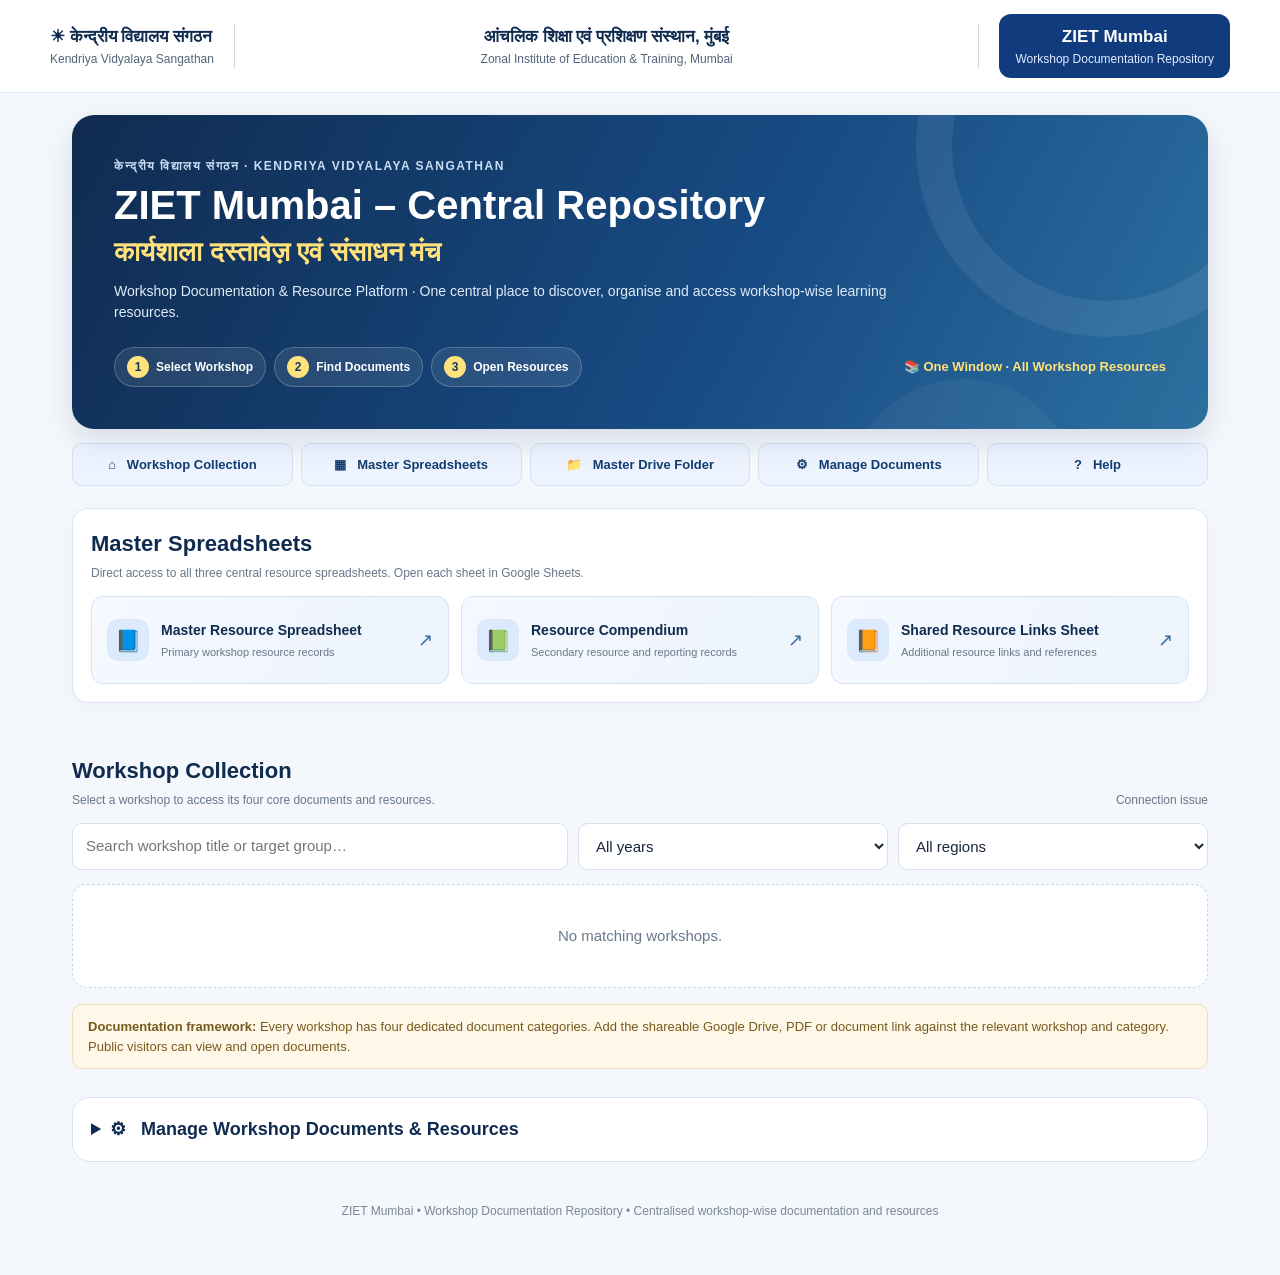
==== commit 806c5940: "Restore previous workshop cards loading behaviour" ====
--- a/index.html
+++ b/index.html
@@ -148,7 +148,7 @@
  body.querySelectorAll("[data-open-url]").forEach(b=>b.onclick=()=>{if(b.dataset.openUrl)window.open(b.dataset.openUrl,"_blank","noopener")});
  body.querySelectorAll("[data-delete]").forEach(b=>b.onclick=async()=>{const id=b.dataset.delete;if(!id)return;if(!confirm("Delete this document/resource record? This cannot be undone."))return;try{const result=await api("delete",{resourceId:id,id});if(result&&result.success===false)throw Error(result.message||"Delete request was rejected");records=records.filter(x=>x.resourceId!==id);render();renderResourceManager();$("apiStatus").textContent="Deletion request completed. Records refreshed.";load()}catch(e){$("apiStatus").textContent="Delete failed: "+e.message+" (The Apps Script backend must support the delete action.)";$("apiStatus").style.color="#b42318"}});
 }
-async function load(){records=VERIFIED_AHMEDABAD_LINKS.map(r=>({...r}));addVerifiedSheetFallbacks();buildWorkshops();render();try{$("status").textContent="Loading records…";let data=await api("list");records=Array.isArray(data)?data:(data.resources||data.records||[]);records=records.filter(r=>r.status!=="deleted"&&r.url);addVerifiedSheetFallbacks();buildWorkshops();$("status").textContent="Live data · "+records.length+" records";$("apiStatus").textContent="Connected · "+records.length+" records loaded";$("apiStatus").style.color="#08795d";render();renderResourceManager();let id=new URLSearchParams(location.search).get("workshop");if(id)openWorkshop(id,false)}catch(e){addVerifiedSheetFallbacks();buildWorkshops();$("status").textContent="Offline view · curated workshops";$("apiStatus").textContent="Central database unavailable; curated workshops and verified Ahmedabad links are still available. "+e.message;$("apiStatus").style.color="#b45309";render();renderResourceManager();let id=new URLSearchParams(location.search).get("workshop");if(id)openWorkshop(id,false)}}
+async function load(){try{$("status").textContent="Loading records…";let data=await api("list");records=Array.isArray(data)?data:(data.resources||data.records||[]);records=records.filter(r=>r.status!=="deleted"&&r.url);addVerifiedSheetFallbacks();buildWorkshops();$("status").textContent="Live data · "+records.length+" records";$("apiStatus").textContent="Connected · "+records.length+" records loaded";$("apiStatus").style.color="#08795d";render();renderResourceManager();let id=new URLSearchParams(location.search).get("workshop");if(id)openWorkshop(id,false)}catch(e){$("status").textContent="Connection issue";$("apiStatus").textContent="Could not connect: "+e.message;$("apiStatus").style.color="#b42318";render()}}
 
 $("workshop").addEventListener("change",()=>{const w=W.find(x=>x.id===$("workshop").value);if(w&&!$("targetGroup").value.trim())$("targetGroup").value=w.target||""});
 function fileToBase64(file){return new Promise((resolve,reject)=>{const reader=new FileReader();reader.onload=()=>resolve(String(reader.result).split(",")[1]||"");reader.onerror=()=>reject(new Error("Could not read the selected file"));reader.readAsDataURL(file)})}
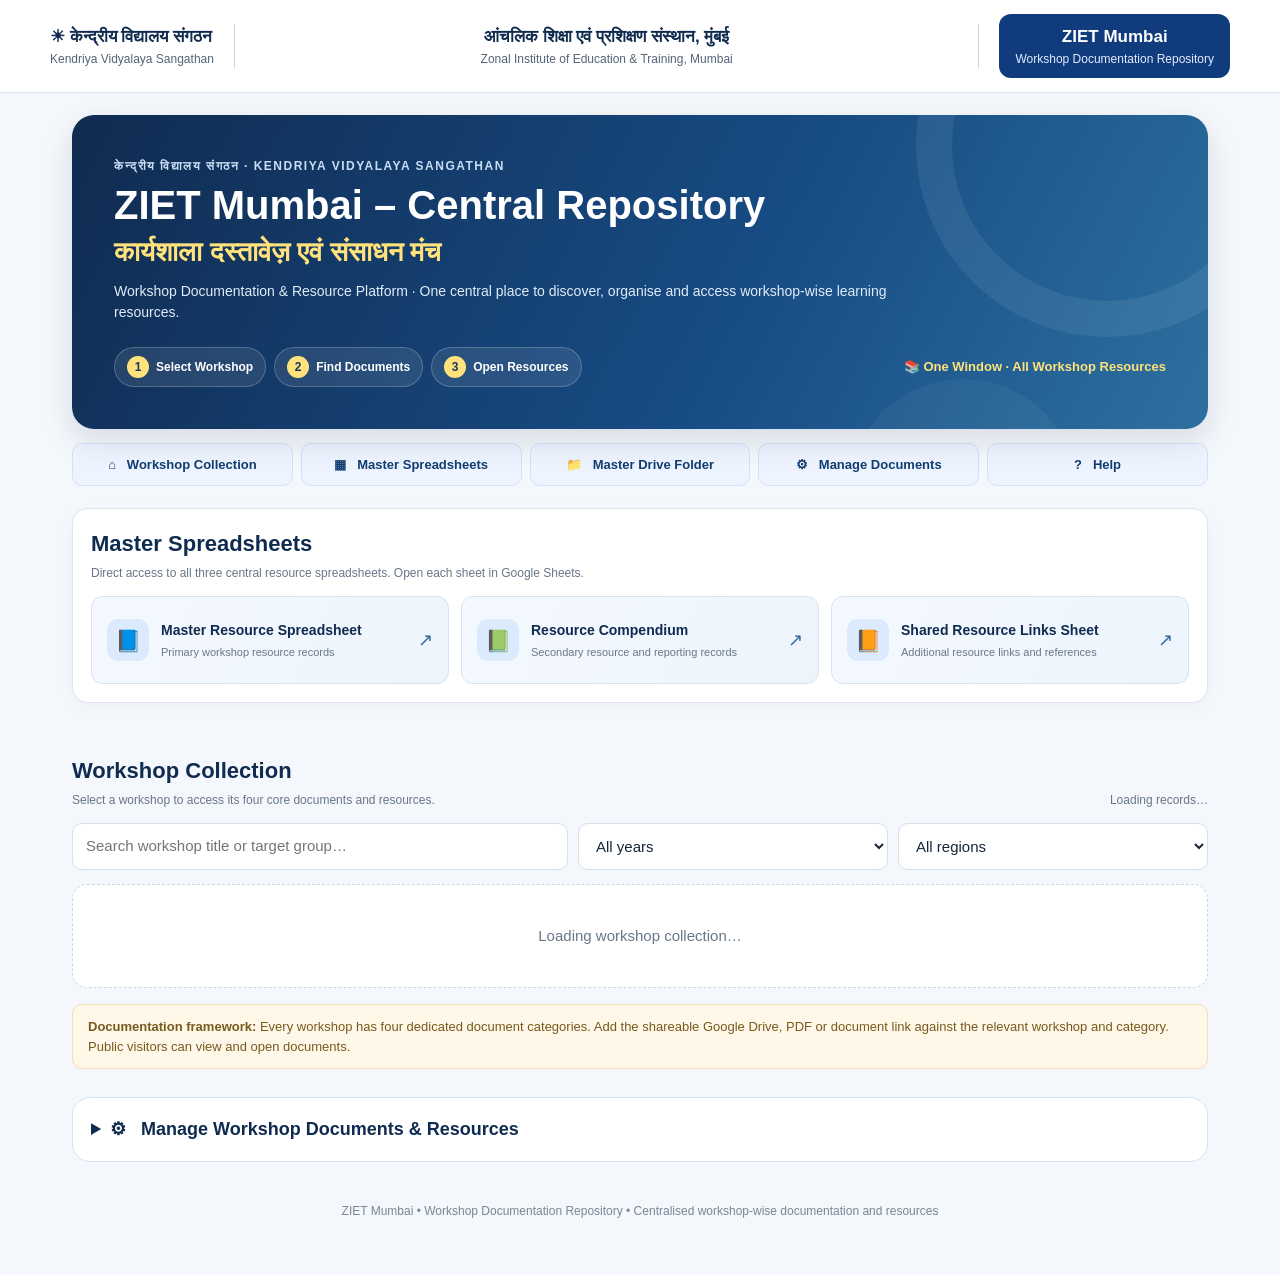
==== commit 2242bbc3: "Ensure verified workshop links display even when API is unavailable" ====
--- a/index.html
+++ b/index.html
@@ -46,7 +46,7 @@
  {resourceId:"CM26-AHM-2026-11-02-REPORT",workshopId:"ZIET-2026-11-02-MUSIC-AHM",workshopName:"Rhythm, Raga and Reflection: Reimagining Music Education with Bansuri for Socio-Emotional Growth and Values",date:"02.11.2026 to 06.11.2026",targetGroup:"PRT (MUS) - AHMEDABAD",title:"Rhythm, Raga and Reflection — Course Report",resourceType:"Course Report",url:"https://canva.link/n2gh5l01ow75l5y",status:"active",sourceApp:"course-materials-sheet",sourceRow:47,sourceColumn:8},
  {resourceId:"CM26-AHM-2026-11-02-ADDITIONAL",workshopId:"ZIET-2026-11-02-MUSIC-AHM",workshopName:"Rhythm, Raga and Reflection: Reimagining Music Education with Bansuri for Socio-Emotional Growth and Values",date:"02.11.2026 to 06.11.2026",targetGroup:"PRT (MUS) - AHMEDABAD",title:"Rhythm, Raga and Reflection — Additional Learning Material",resourceType:"Additional Resource",url:"https://docs.google.com/document/d/1qi-CdkK0JJf4M2P-u8axUK9Pov6mEeC3LA98-12IwT0/edit?usp=sharing",status:"active",sourceApp:"course-materials-sheet",sourceRow:47,sourceColumn:9}
 ];
-function addVerifiedSheetFallbacks(){const known=new Set(records.map(r=>String(r.url||"").trim()).filter(Boolean));VERIFIED_AHMEDABAD_LINKS.forEach(r=>{if(!known.has(r.url)){records.push({...r});known.add(r.url);}});}
+function addVerifiedSheetFallbacks(){VERIFIED_AHMEDABAD_LINKS.forEach(r=>{const exists=records.some(x=>String(x.url||"").trim()===r.url&&String(x.workshopId||"")===r.workshopId);if(!exists)records.push({...r});});}
 const esc=s=>String(s??"").replace(/[&<>"']/g,c=>({"&":"&amp;","<":"&lt;",">":"&gt;",'"':"&quot;","'":"&#39;"}[c]));
 const typeOf=r=>r.resourceType||r.documentType||"Additional Resource";
 const normKey=v=>String(v||"").toLowerCase().replace(/[^a-z0-9]+/g," ").trim();
@@ -148,7 +148,7 @@
  body.querySelectorAll("[data-open-url]").forEach(b=>b.onclick=()=>{if(b.dataset.openUrl)window.open(b.dataset.openUrl,"_blank","noopener")});
  body.querySelectorAll("[data-delete]").forEach(b=>b.onclick=async()=>{const id=b.dataset.delete;if(!id)return;if(!confirm("Delete this document/resource record? This cannot be undone."))return;try{const result=await api("delete",{resourceId:id,id});if(result&&result.success===false)throw Error(result.message||"Delete request was rejected");records=records.filter(x=>x.resourceId!==id);render();renderResourceManager();$("apiStatus").textContent="Deletion request completed. Records refreshed.";load()}catch(e){$("apiStatus").textContent="Delete failed: "+e.message+" (The Apps Script backend must support the delete action.)";$("apiStatus").style.color="#b42318"}});
 }
-async function load(){try{$("status").textContent="Loading records…";let data=await api("list");records=Array.isArray(data)?data:(data.resources||data.records||[]);records=records.filter(r=>r.status!=="deleted"&&r.url);addVerifiedSheetFallbacks();buildWorkshops();$("status").textContent="Live data · "+records.length+" records";$("apiStatus").textContent="Connected · "+records.length+" records loaded";$("apiStatus").style.color="#08795d";render();renderResourceManager();let id=new URLSearchParams(location.search).get("workshop");if(id)openWorkshop(id,false)}catch(e){$("status").textContent="Connection issue";$("apiStatus").textContent="Could not connect: "+e.message;$("apiStatus").style.color="#b42318";render()}}
+async function load(){let apiError=null;records=[];$("status").textContent="Loading records…";try{let data=await api("list");records=Array.isArray(data)?data:(data.resources||data.records||[]);records=records.filter(r=>r.status!=="deleted"&&r.status!=="inactive"&&r.status!=="archived"&&r.url);}catch(e){apiError=e;}addVerifiedSheetFallbacks();buildWorkshops();$("status").textContent=apiError?"Showing verified resources · live connection unavailable":"Live data · "+records.length+" records";$("apiStatus").textContent=apiError?"Some live records could not be loaded: "+apiError.message+" · verified workshop links are still displayed":"Connected · "+records.length+" records loaded";$("apiStatus").style.color=apiError?"#b42318":"#08795d";render();renderResourceManager();let id=new URLSearchParams(location.search).get("workshop");if(id)openWorkshop(id,false)}
 
 $("workshop").addEventListener("change",()=>{const w=W.find(x=>x.id===$("workshop").value);if(w&&!$("targetGroup").value.trim())$("targetGroup").value=w.target||""});
 function fileToBase64(file){return new Promise((resolve,reject)=>{const reader=new FileReader();reader.onload=()=>resolve(String(reader.result).split(",")[1]||"");reader.onerror=()=>reject(new Error("Could not read the selected file"));reader.readAsDataURL(file)})}
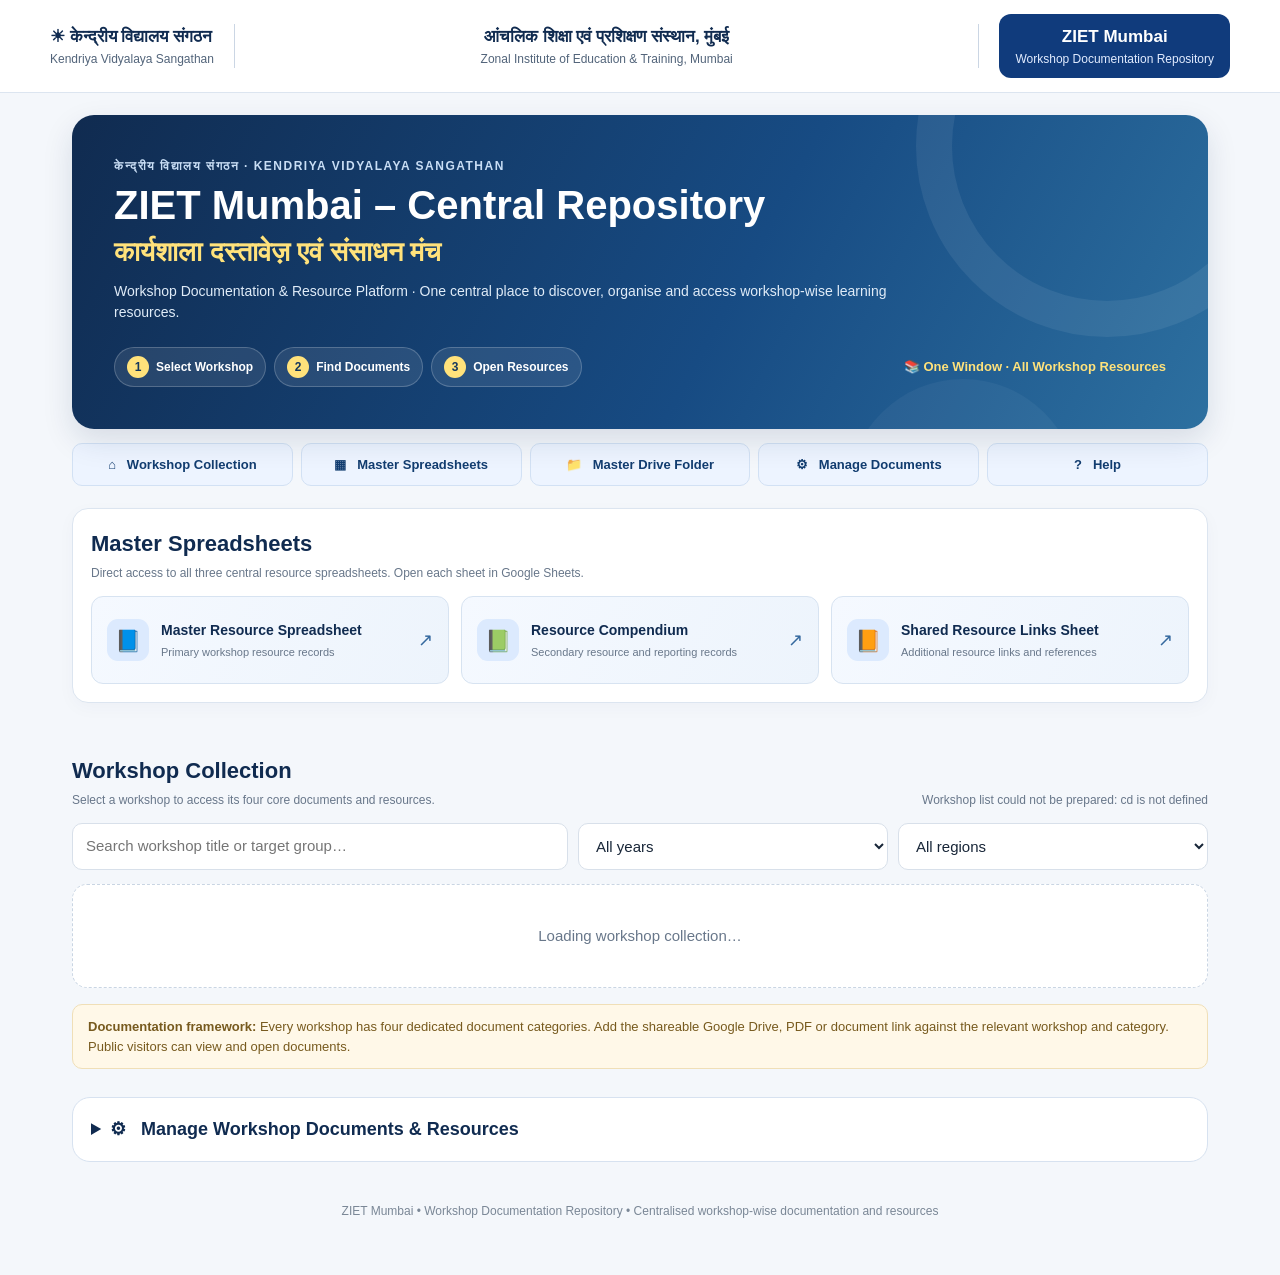
==== commit 34870fc3: "Render workshop collection before connecting to live records" ====
--- a/index.html
+++ b/index.html
@@ -148,7 +148,7 @@
  body.querySelectorAll("[data-open-url]").forEach(b=>b.onclick=()=>{if(b.dataset.openUrl)window.open(b.dataset.openUrl,"_blank","noopener")});
  body.querySelectorAll("[data-delete]").forEach(b=>b.onclick=async()=>{const id=b.dataset.delete;if(!id)return;if(!confirm("Delete this document/resource record? This cannot be undone."))return;try{const result=await api("delete",{resourceId:id,id});if(result&&result.success===false)throw Error(result.message||"Delete request was rejected");records=records.filter(x=>x.resourceId!==id);render();renderResourceManager();$("apiStatus").textContent="Deletion request completed. Records refreshed.";load()}catch(e){$("apiStatus").textContent="Delete failed: "+e.message+" (The Apps Script backend must support the delete action.)";$("apiStatus").style.color="#b42318"}});
 }
-async function load(){let apiError=null;records=[];$("status").textContent="Loading records…";try{let data=await api("list");records=Array.isArray(data)?data:(data.resources||data.records||[]);records=records.filter(r=>r.status!=="deleted"&&r.status!=="inactive"&&r.status!=="archived"&&r.url);}catch(e){apiError=e;}addVerifiedSheetFallbacks();buildWorkshops();$("status").textContent=apiError?"Showing verified resources · live connection unavailable":"Live data · "+records.length+" records";$("apiStatus").textContent=apiError?"Some live records could not be loaded: "+apiError.message+" · verified workshop links are still displayed":"Connected · "+records.length+" records loaded";$("apiStatus").style.color=apiError?"#b42318":"#08795d";render();renderResourceManager();let id=new URLSearchParams(location.search).get("workshop");if(id)openWorkshop(id,false)}
+async function load(){records=[];addVerifiedSheetFallbacks();try{buildWorkshops();render();renderResourceManager();}catch(initialRenderError){$("status").textContent="Workshop list could not be prepared: "+initialRenderError.message;$("apiStatus").textContent="Display error: "+initialRenderError.message;$("apiStatus").style.color="#b42318";return;}$("status").textContent="Workshop collection loaded · connecting to live records…";$("apiStatus").textContent="Showing saved workshop cards and verified links while connecting…";try{let data=await api("list");const live=Array.isArray(data)?data:(data.resources||data.records||[]);records=live.filter(r=>r.status!=="deleted"&&r.status!=="inactive"&&r.status!=="archived"&&r.url);addVerifiedSheetFallbacks();buildWorkshops();$("status").textContent="Live data · "+records.length+" records";$("apiStatus").textContent="Connected · "+records.length+" records loaded";$("apiStatus").style.color="#08795d";render();renderResourceManager();}catch(e){$("status").textContent="Showing saved workshop cards · live connection unavailable";$("apiStatus").textContent="Live records could not be loaded: "+e.message+" · saved cards and verified links remain visible";$("apiStatus").style.color="#b42318";}let id=new URLSearchParams(location.search).get("workshop");if(id)openWorkshop(id,false)}
 
 $("workshop").addEventListener("change",()=>{const w=W.find(x=>x.id===$("workshop").value);if(w&&!$("targetGroup").value.trim())$("targetGroup").value=w.target||""});
 function fileToBase64(file){return new Promise((resolve,reject)=>{const reader=new FileReader();reader.onload=()=>resolve(String(reader.result).split(",")[1]||"");reader.onerror=()=>reject(new Error("Could not read the selected file"));reader.readAsDataURL(file)})}
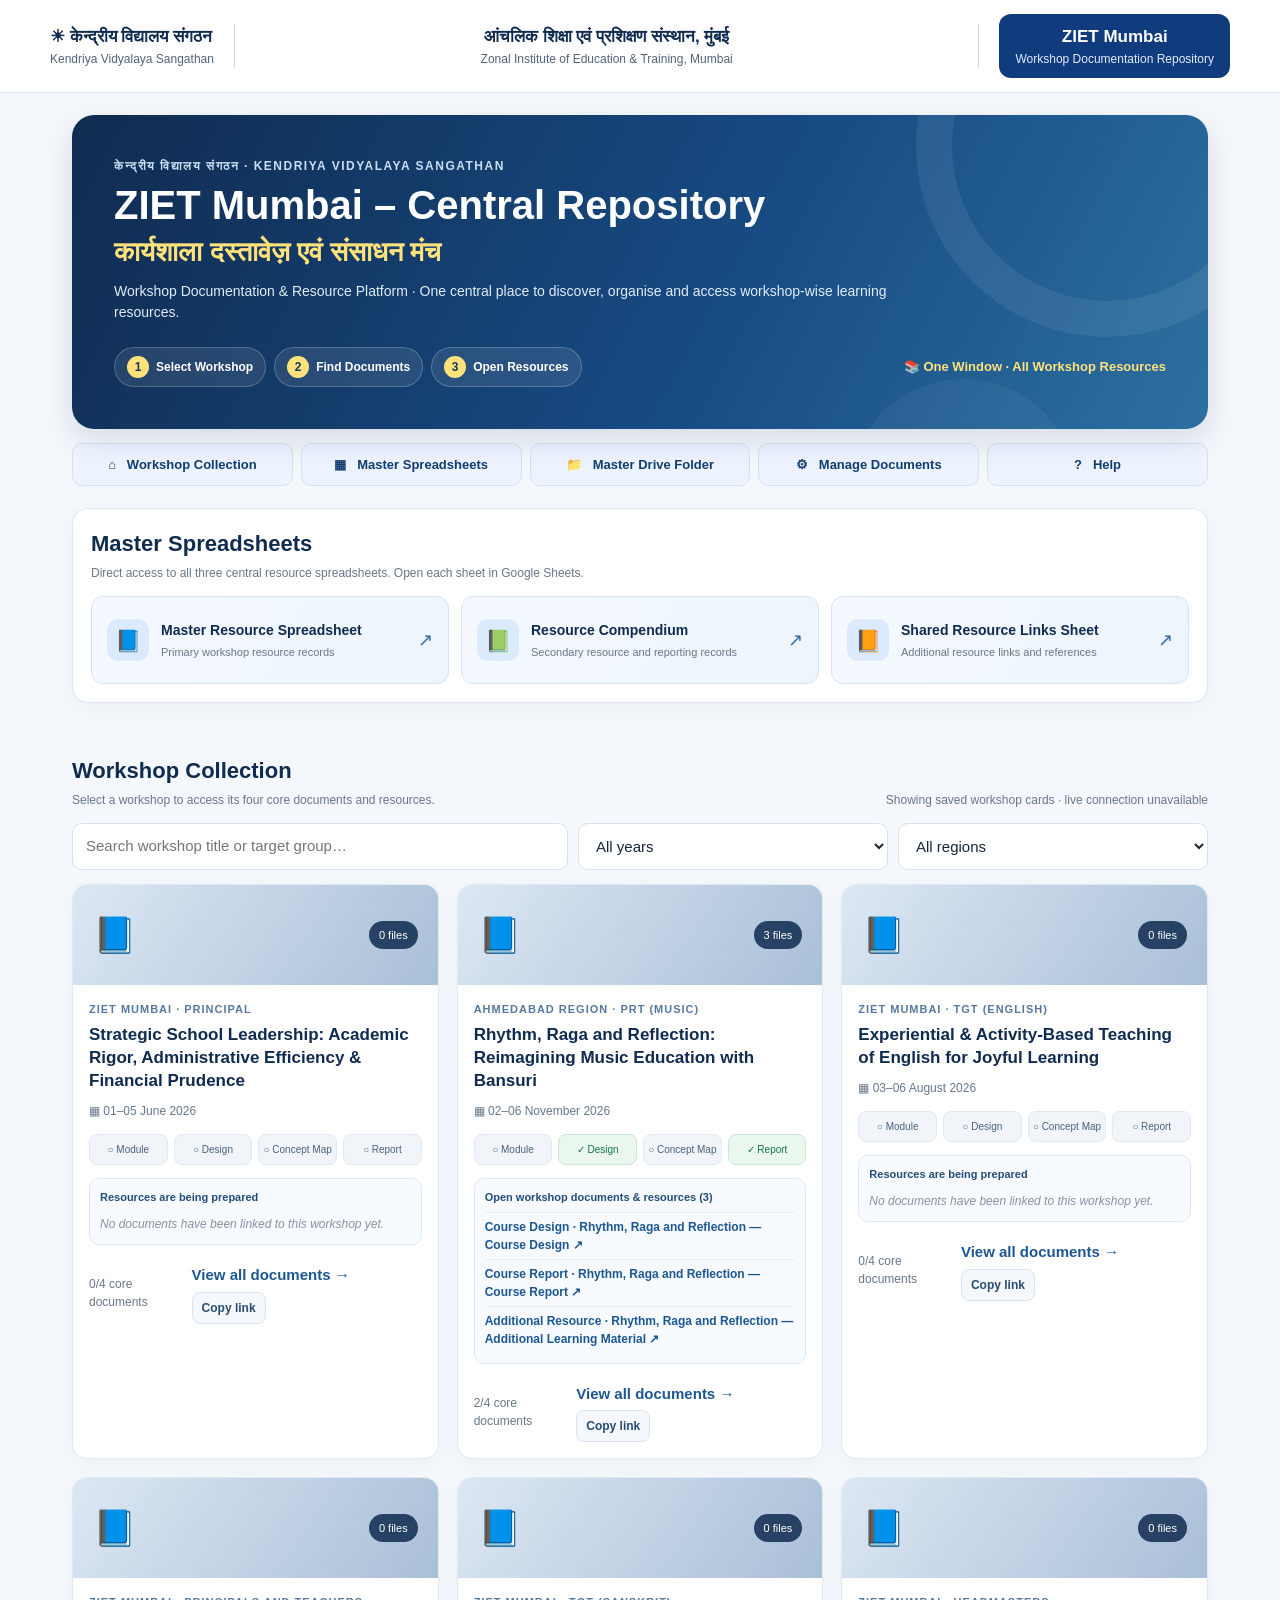
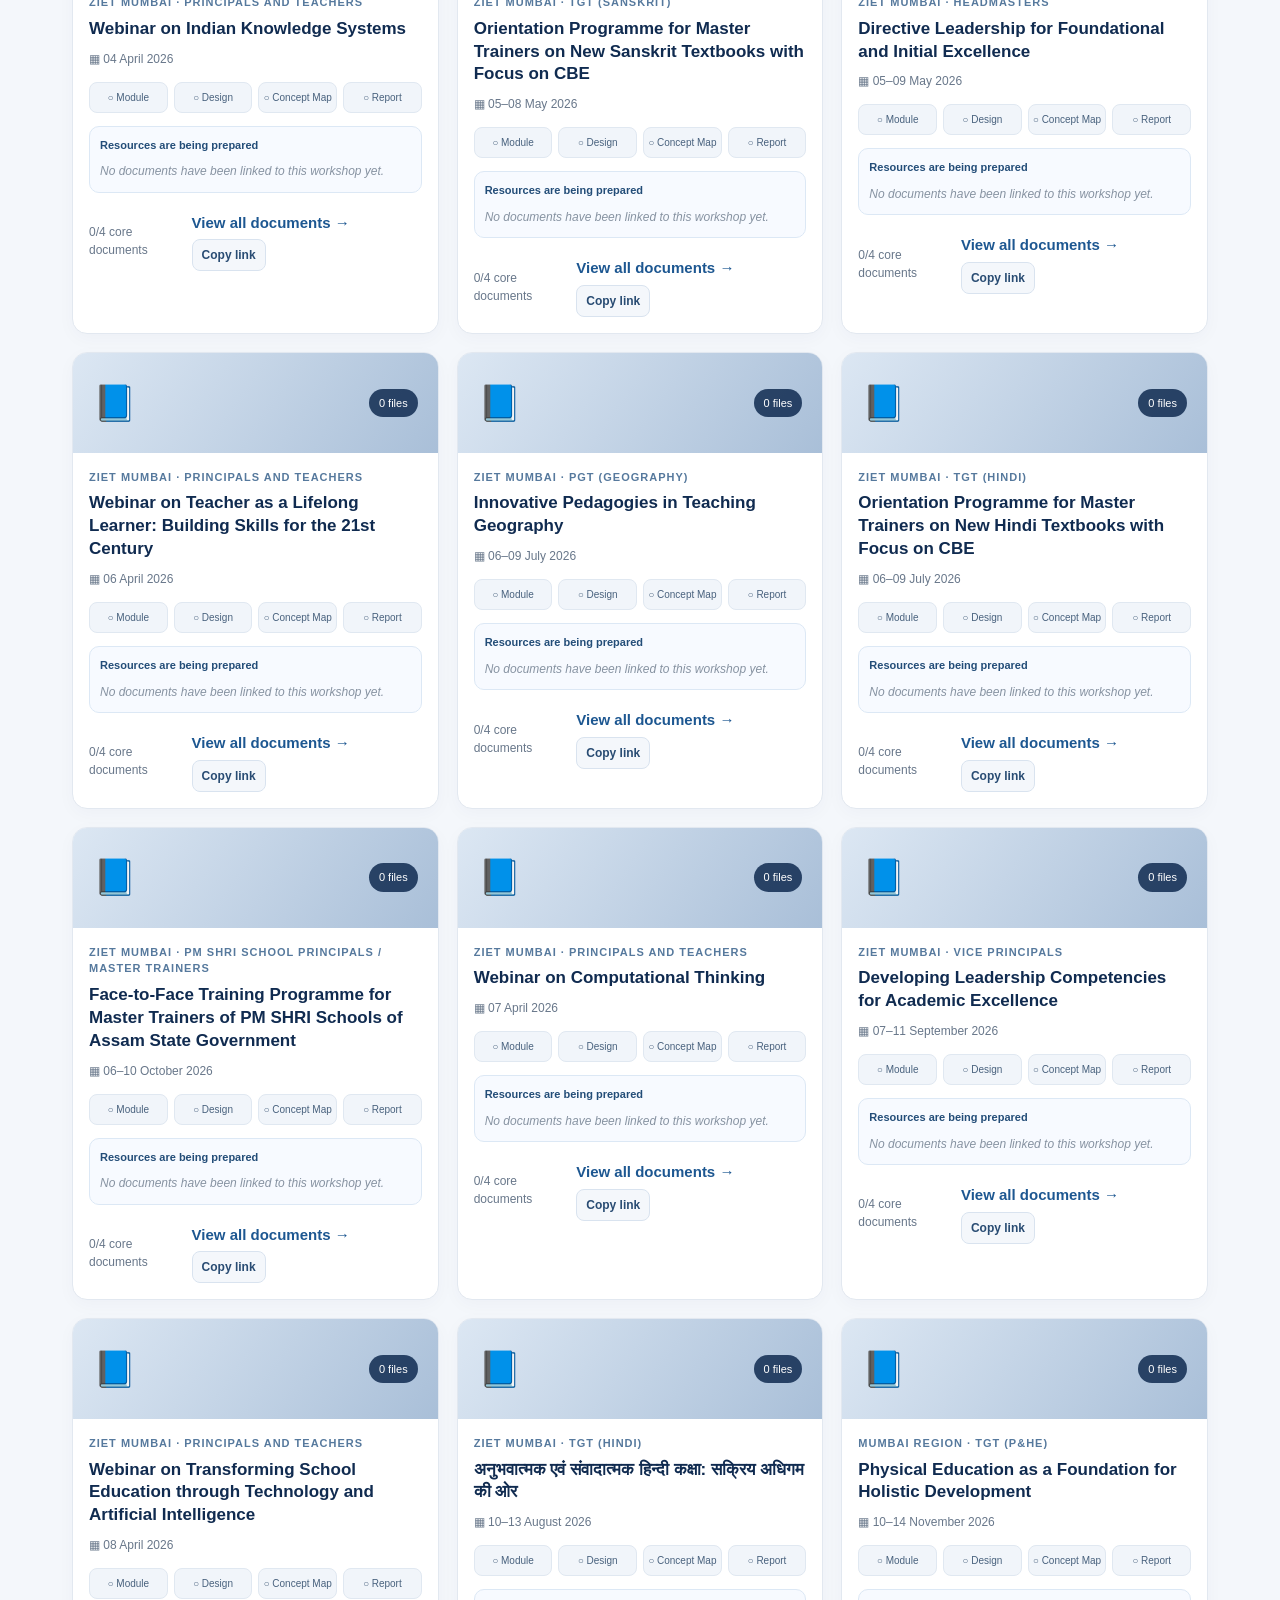
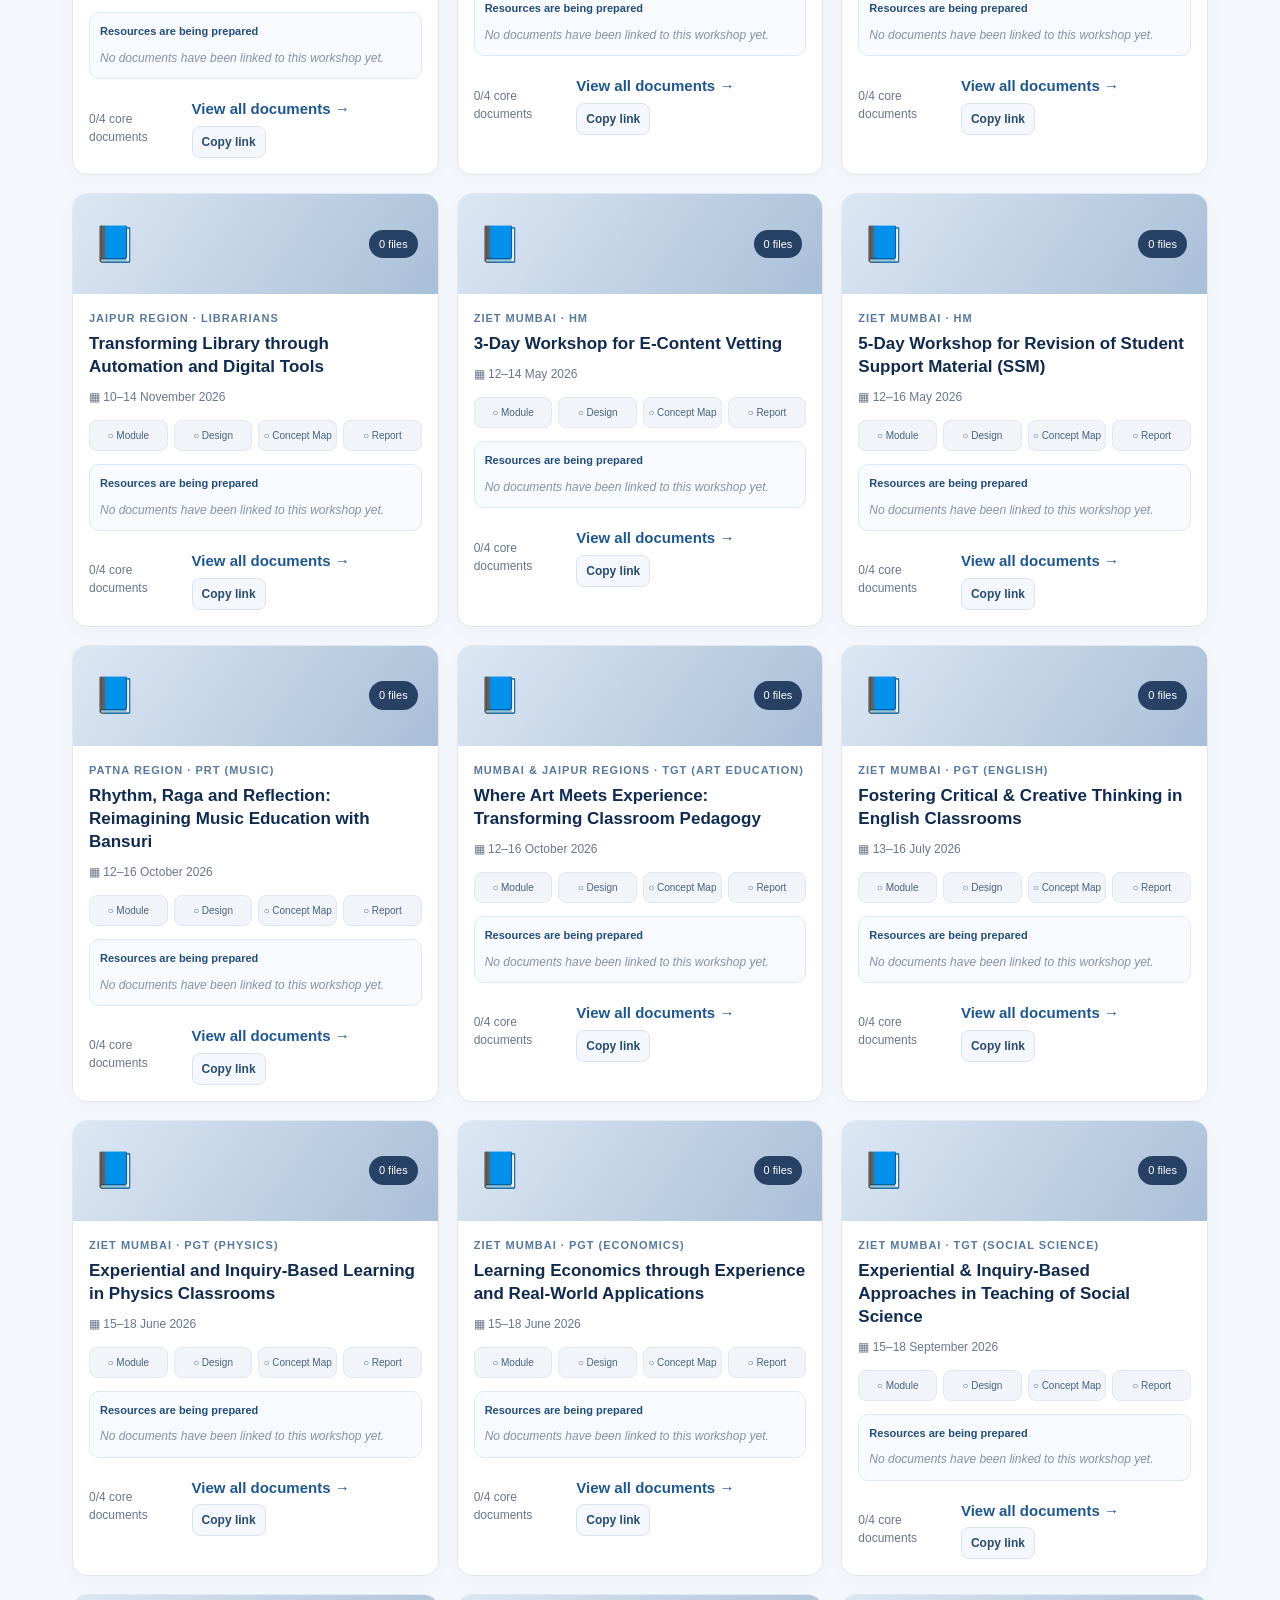
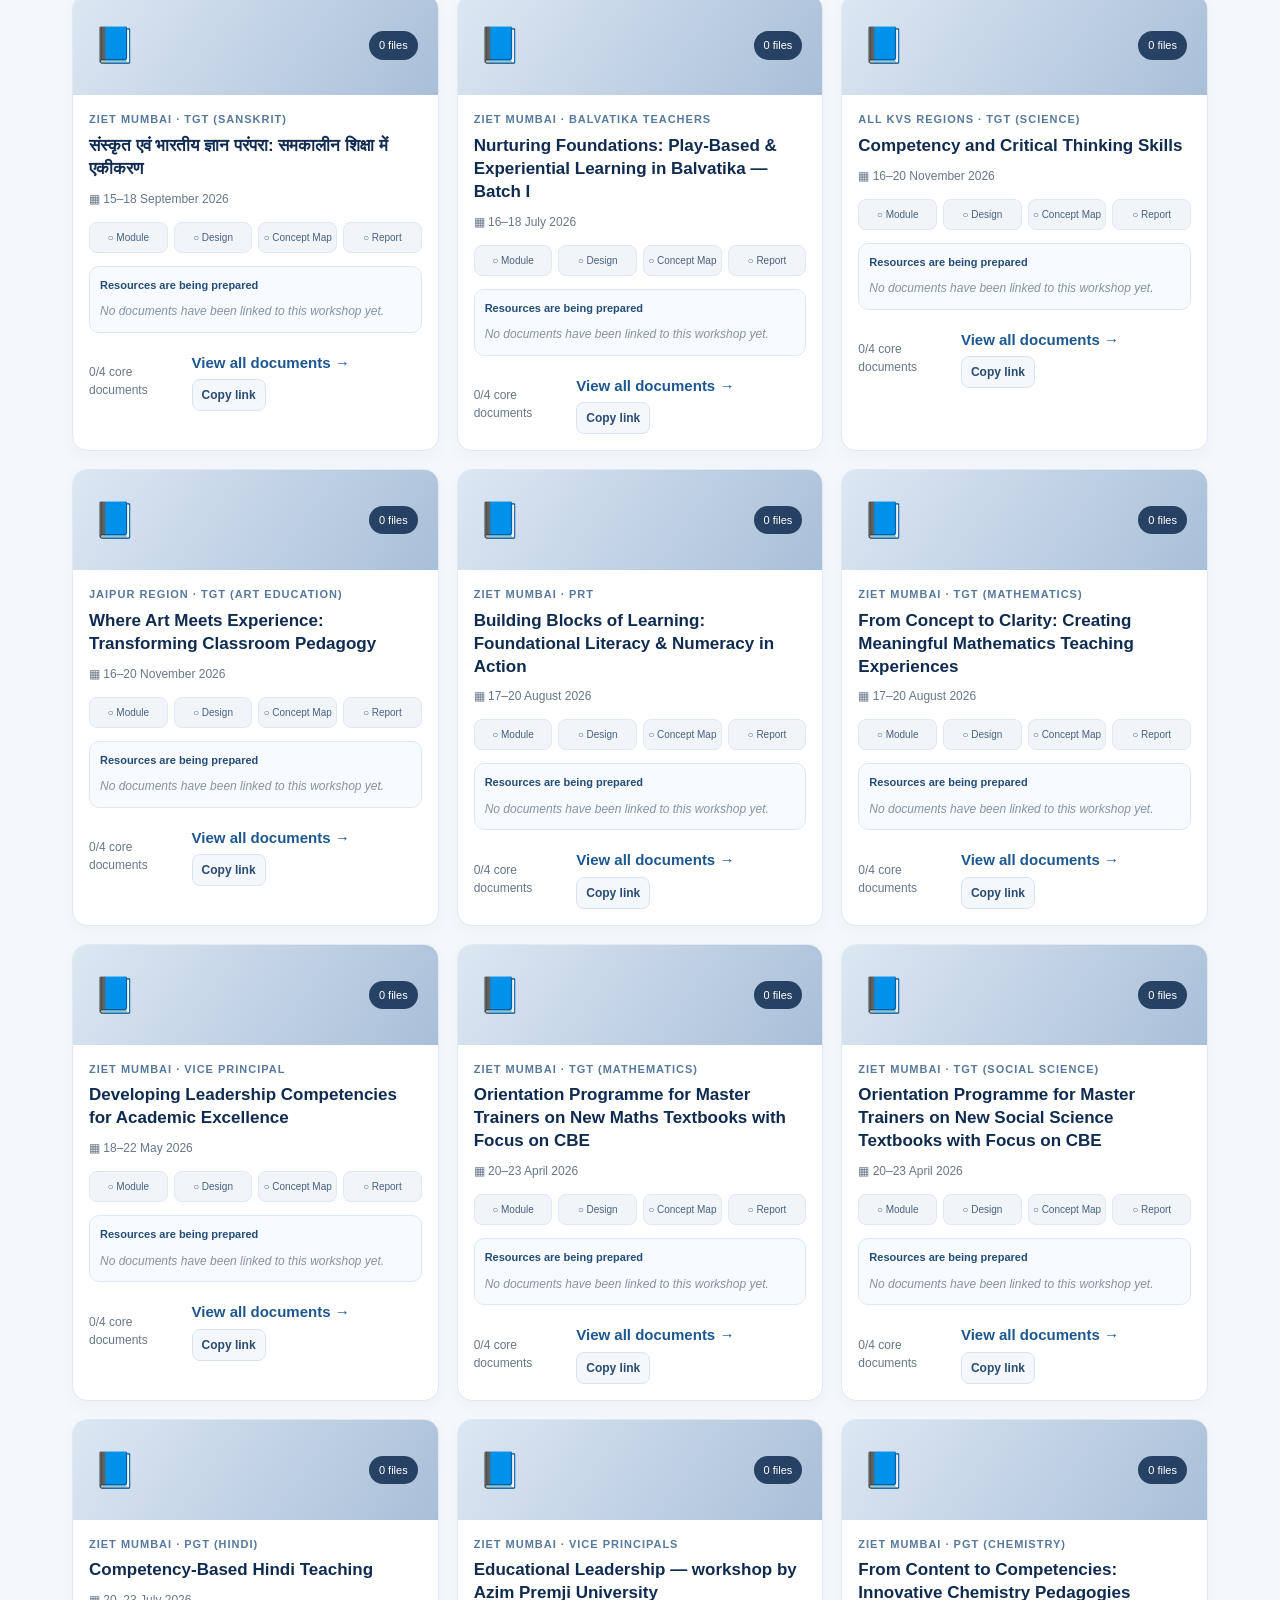
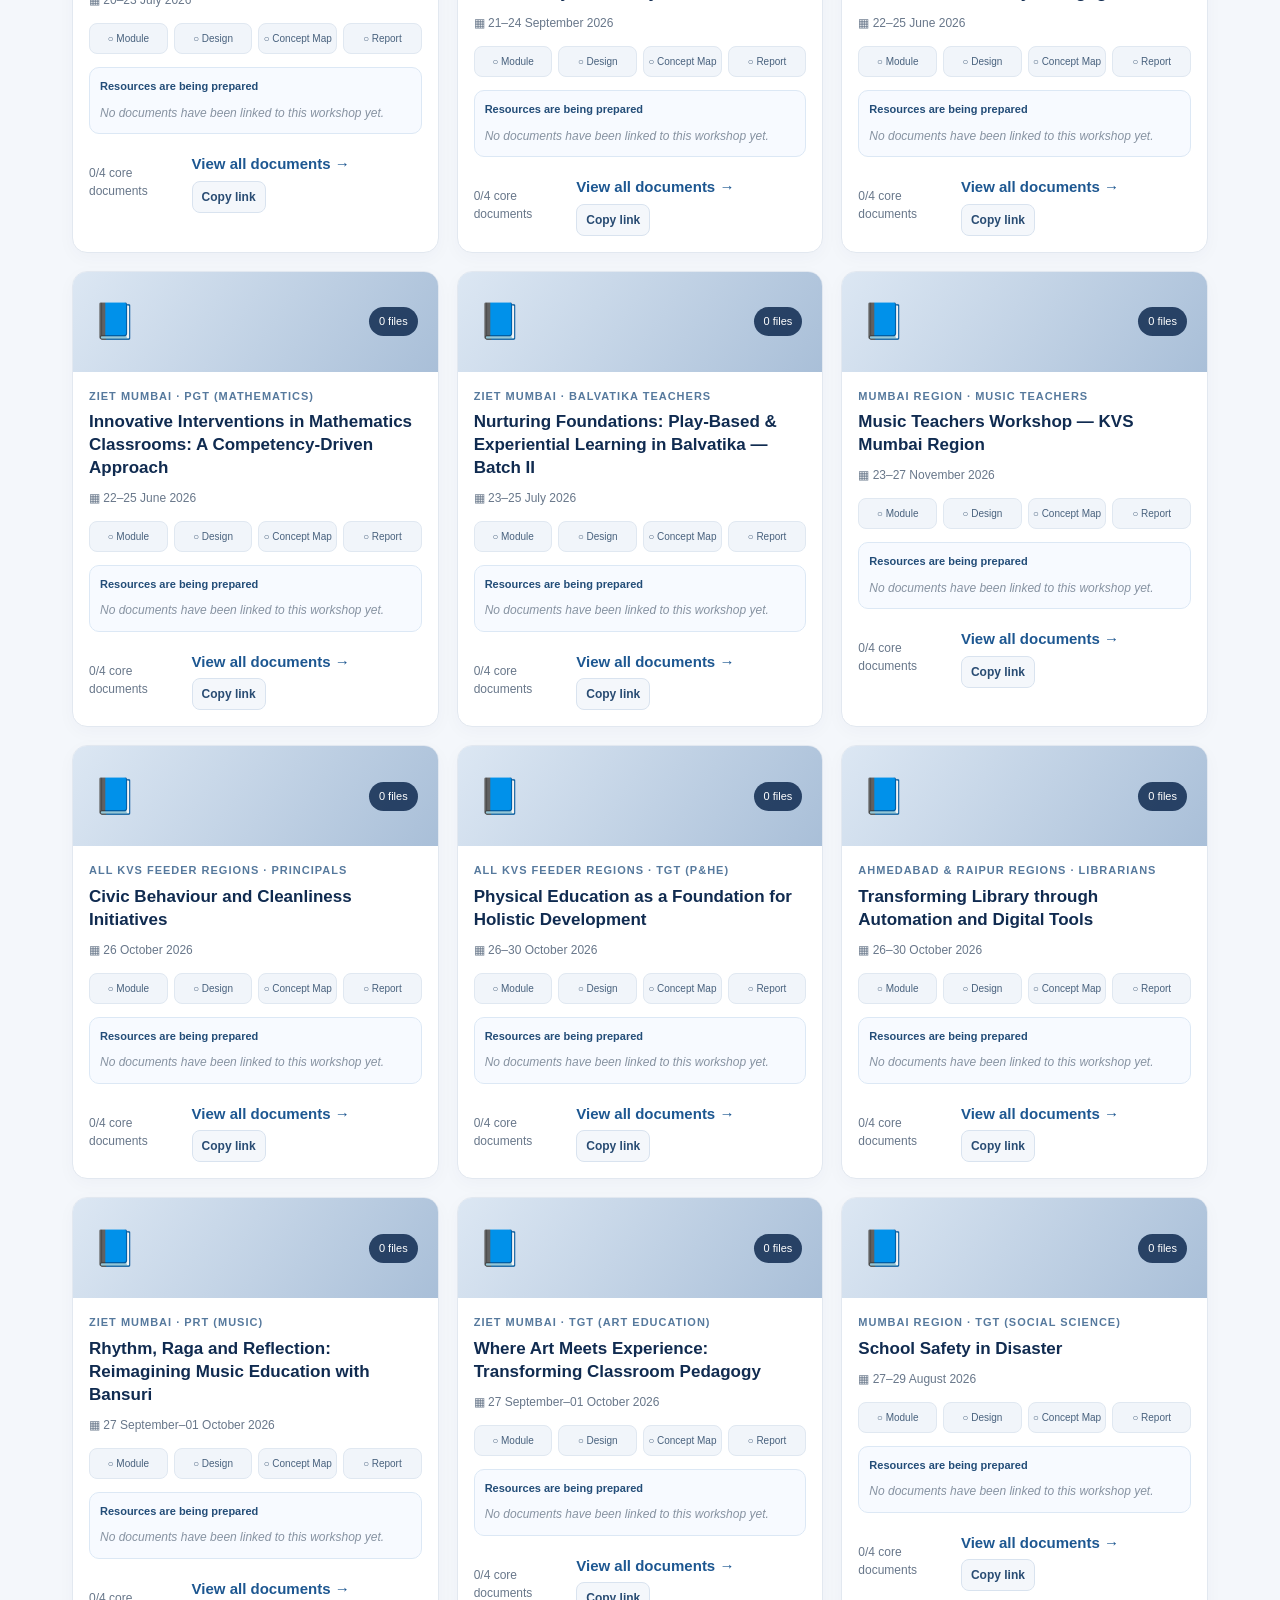
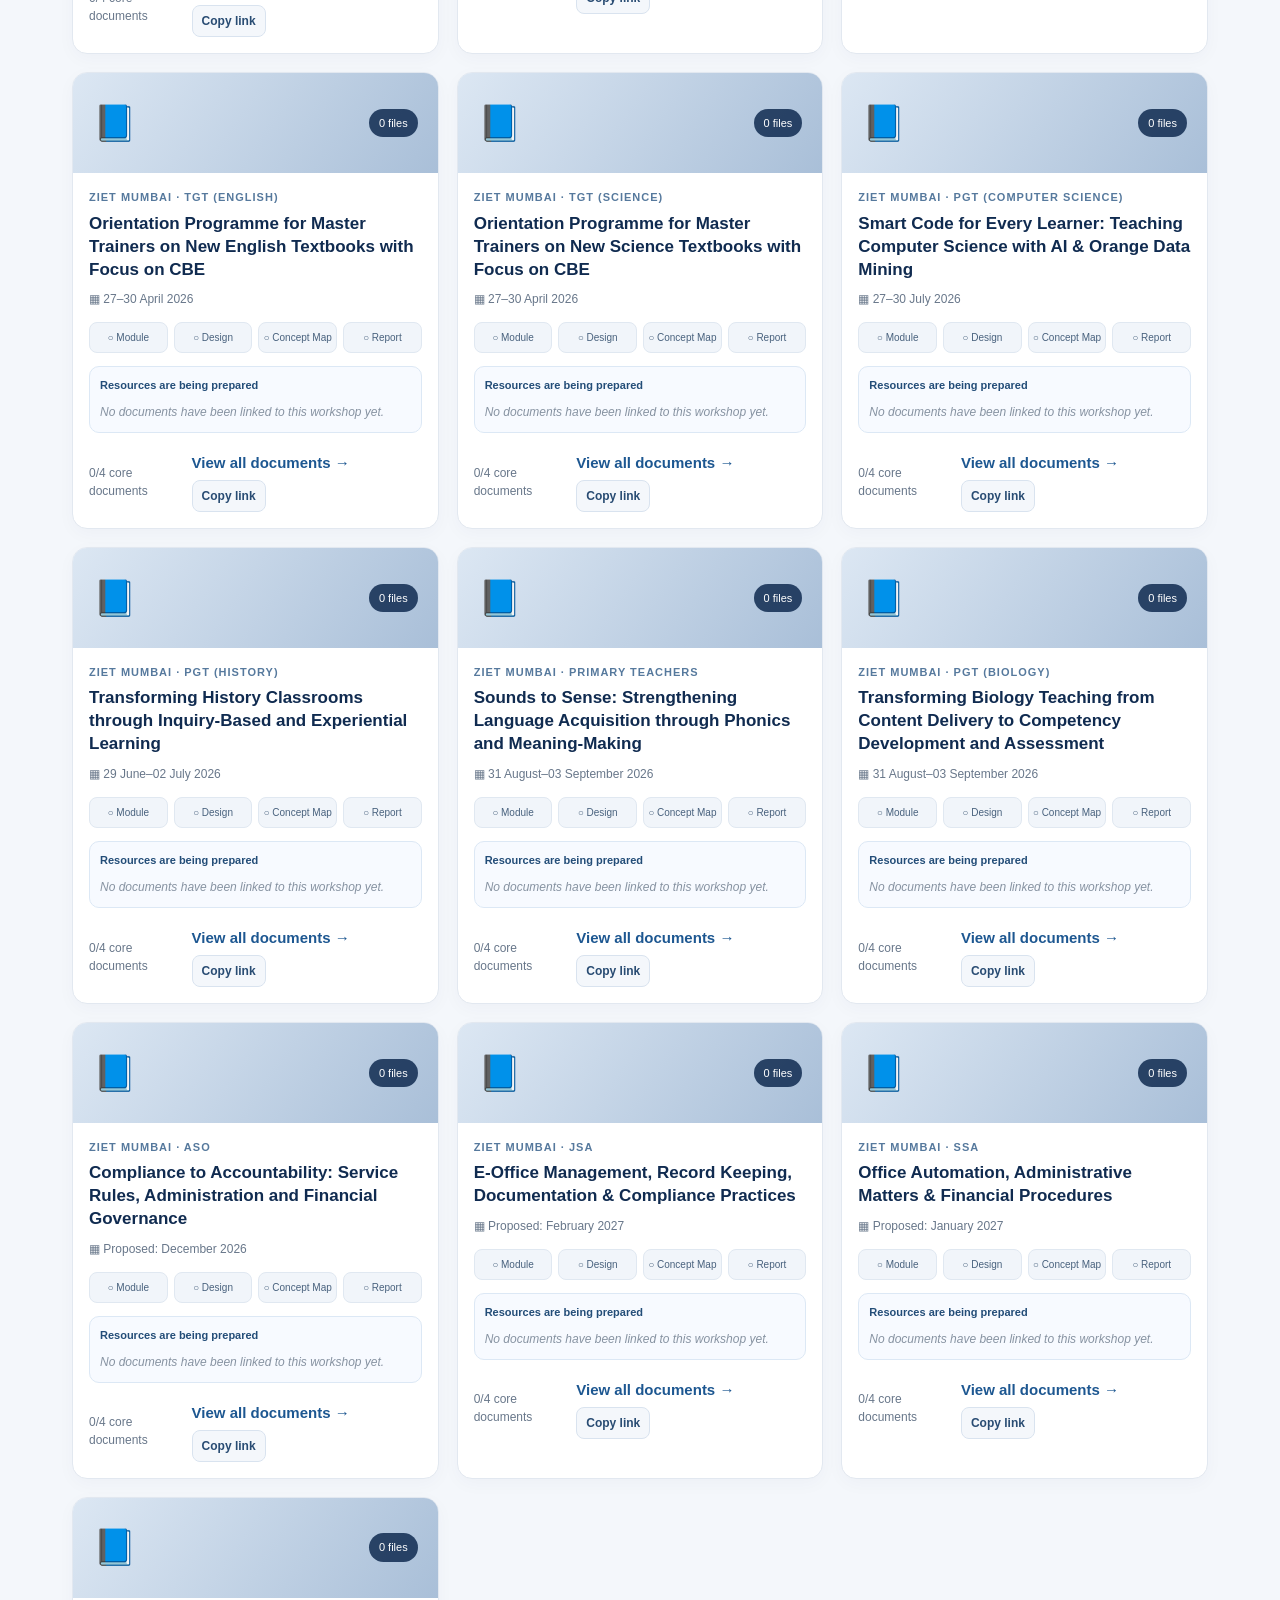
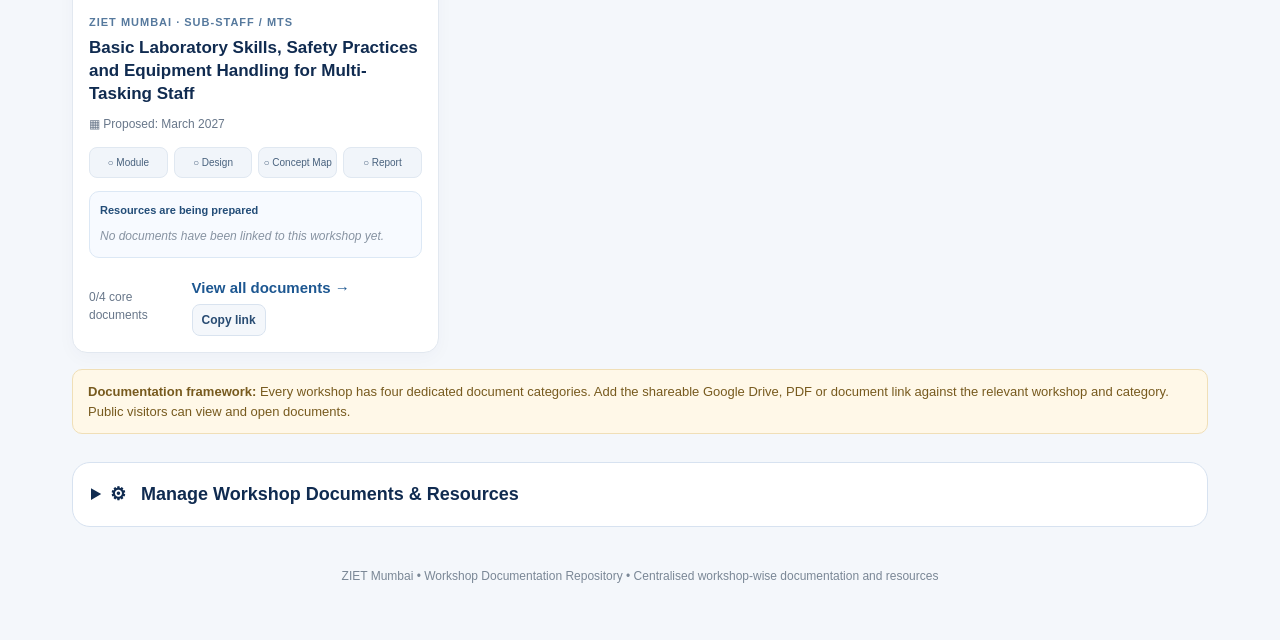
==== commit 39caa658: "Fix JavaScript line break in workshop matching logic" ====
--- a/index.html
+++ b/index.html
@@ -102,7 +102,9 @@
  const editionMatch=(cur,live)=>{
   // Dates are a hard boundary: an ID collision or stale ID must never attach
   // resources from a different edition of the same workshop.
-  // Stable exact workshop IDs override stale date metadata on older central records; curated dates remain authoritative.\n  if(live.sourceWorkshopId&&live.sourceWorkshopId===cur.id)return true;\n  const cd=startDate(cur.date),ld=startDate(live.date);
+  // Stable exact workshop IDs override stale date metadata on older central records; curated dates remain authoritative.
+  if(live.sourceWorkshopId&&live.sourceWorkshopId===cur.id)return true;
+  const cd=startDate(cur.date),ld=startDate(live.date);
   if(cd&&ld&&cd!==ld)return false;
   const cr=role(cur.target),lr=role(live.target);
   if(cr&&lr&&cr!==lr)return false;
